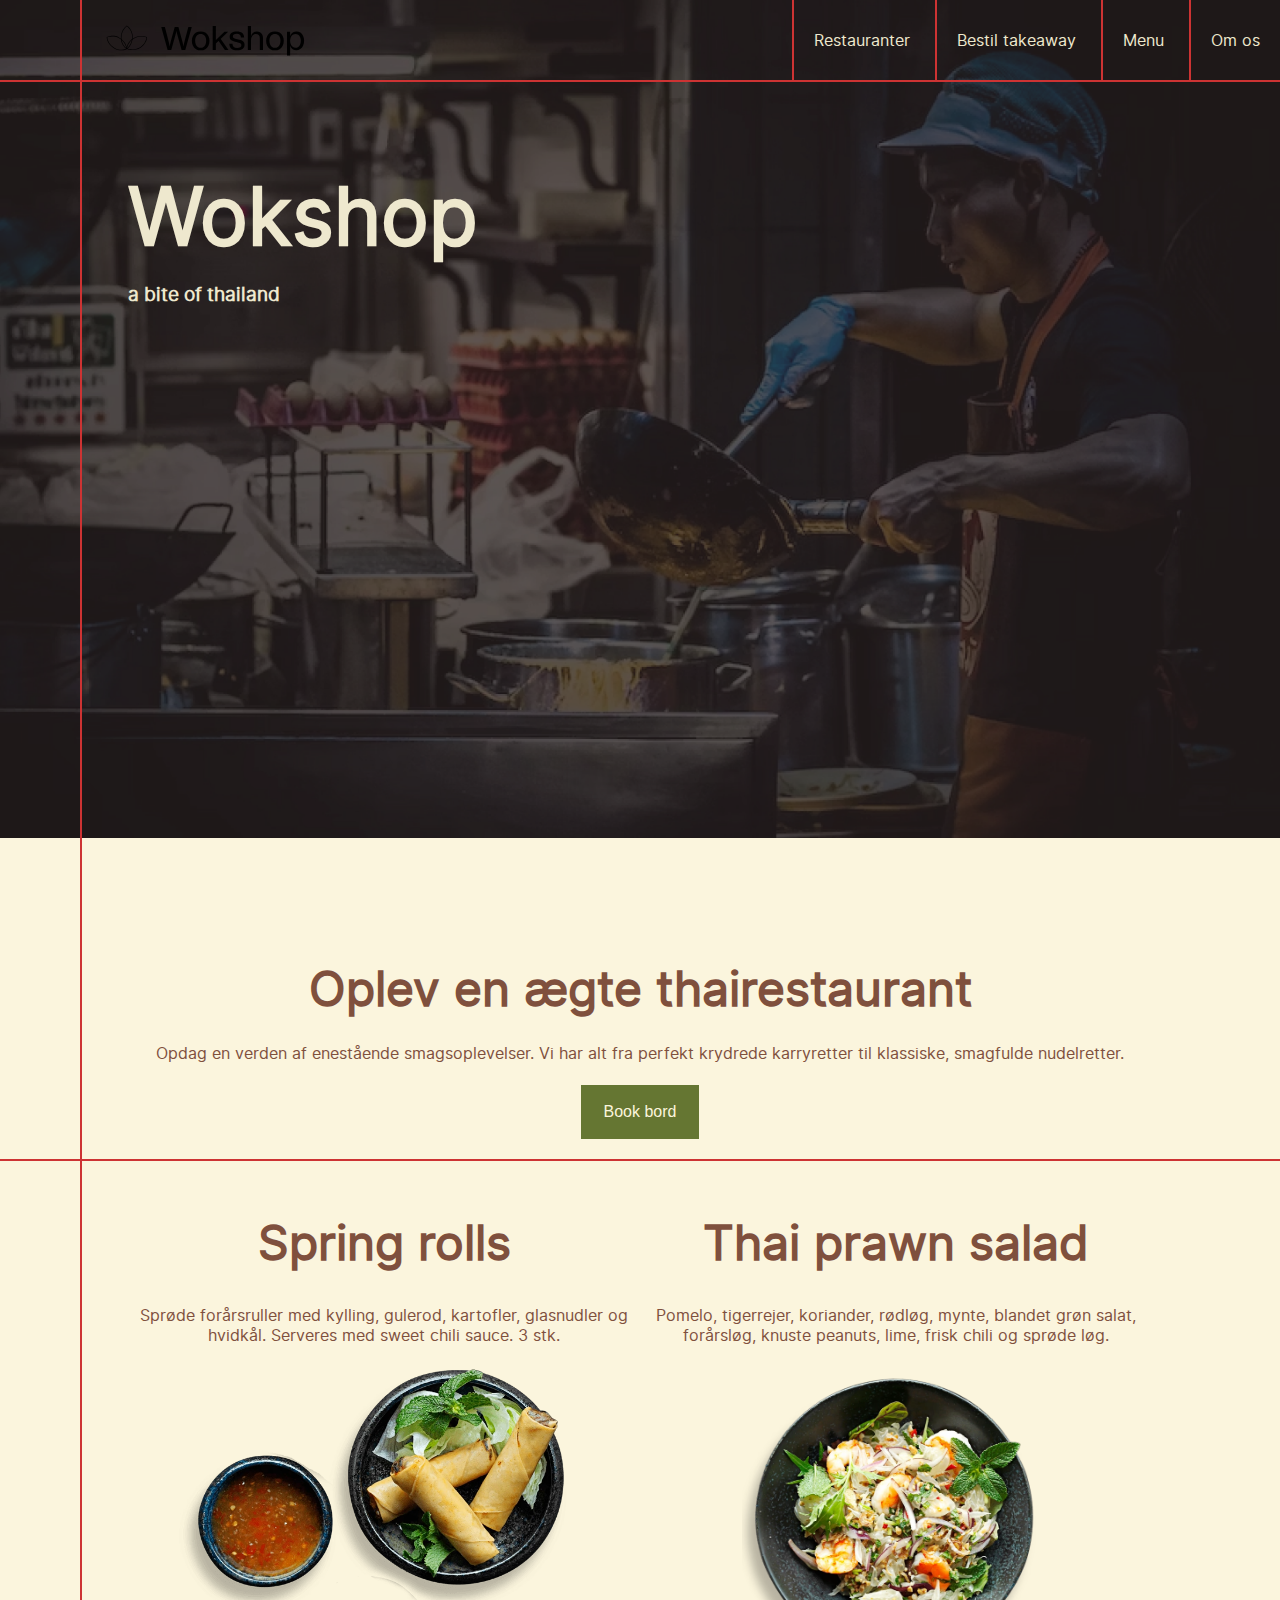
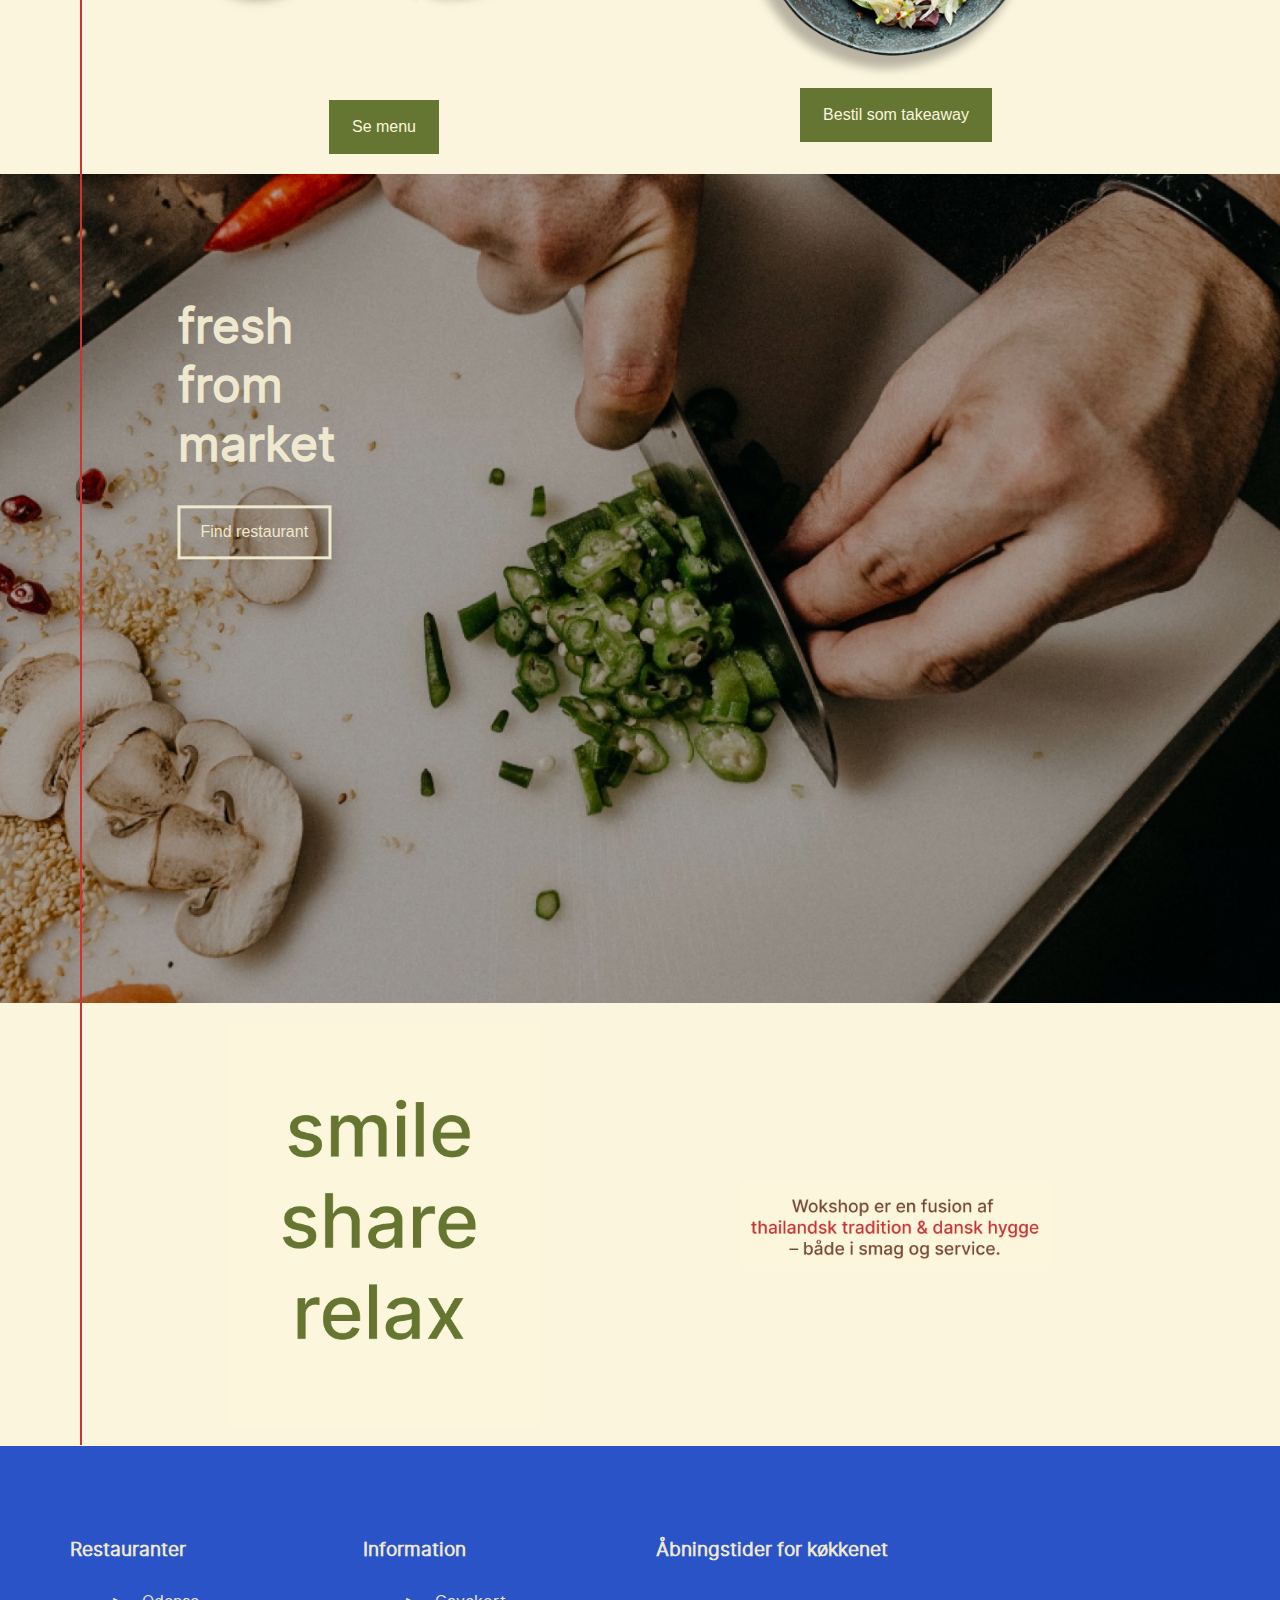
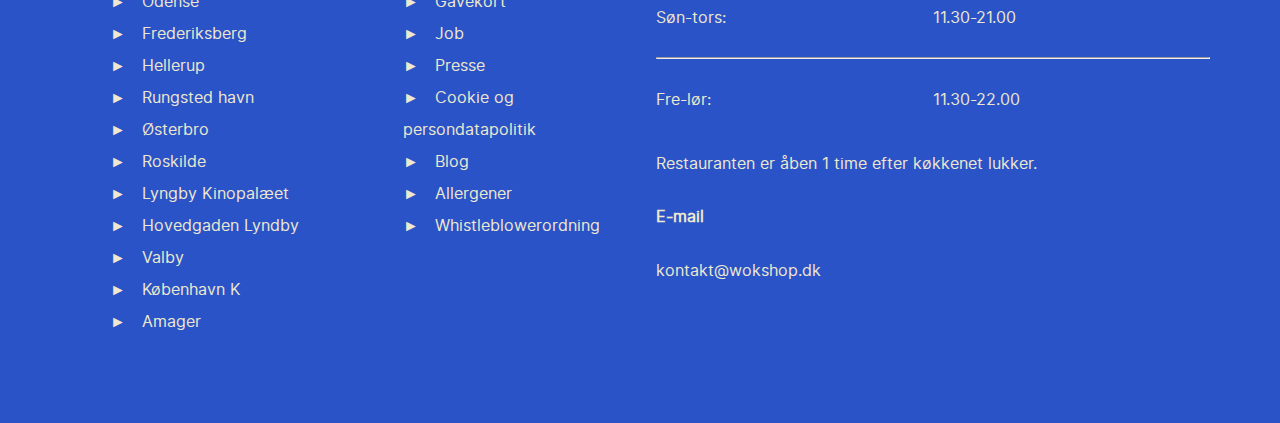
==== index.html @ 8ea62966 "Burger menu added + js script + landingpage style" ====
<!DOCTYPE html>
<html lang="da">
  <head>
    <meta charset="UTF-8" />
    <meta name="robots" content="noindex" />
    <meta name="viewport" content="width=device-width, initial-scale=1.0" />
    <meta http-equiv="X-UA-Compatible" content="IE=edge" />
    <link rel="icon" type="image/x-icon" href="img/favicon/logo.svg" />
    <link rel="stylesheet" href="css/general.css" />
    <link rel="stylesheet" href="css/layout.css" />
    <link rel="stylesheet" href="css/home.css" />
    <title>Wokshop</title>
  </head>
  <body>
    <header>
      <div id="logo">
        <a href="/"><img src="img/WokshopLogo.svg" alt="Wokshop Logo" /></a>
      </div>
      <nav>
        <ul class="menu" id="nav_list">
          <li><a href="restaurant.html">Restauranter</a></li>
          <li><a href="takeaway.html">Bestil takeaway</a></li>
          <li><a href="menu.html">Menu</a></li>
          <li><a href="om_os.html">Om os</a></li>
        </ul>
        <div class="burger">
          <div class="line"></div>
          <div class="line"></div>
          <div class="line"></div>
        </div>
      </nav>
    </header>
    <main id="main-content">
      <div id="separator"></div>
      <div class="hero-image">
        <img src="img/home/heroimg.webp" alt="" />
        <div class="hero-text">
          <h1>Wokshop</h1>
          <h3>a bite of thailand</h3>
        </div>
      </div>
      <section class="thai">
        <h1>Oplev en ægte thairestaurant</h1>
        <p>
          Opdag en verden af enestående smagsoplevelser. Vi har alt fra perfekt
          krydrede karryretter til klassiske, smagfulde nudelretter.
        </p>
        <button class="primary-btn">Book bord</button>
      </section>
      <section class="grid_1-1_">
        <div>
          <h1>Spring rolls</h1>
          <p>
            Sprøde forårsruller med kylling, gulerod, kartofler, glasnudler og
            hvidkål. Serveres med sweet chili sauce. 3 stk.
          </p>
          <img src="img/home/rolls.webp" alt="" class="rolls" />
          <p>&NonBreakingSpace;</p>
          <p>&NonBreakingSpace;</p>
          <article>
            <a href="menu.html">
              <button class="primary-btn">Se menu</button>
            </a>
          </article>
        </div>
        <div>
          <h1>Thai prawn salad</h1>
          <p>
            Pomelo, tigerrejer, koriander, rødløg, mynte, blandet grøn salat,
            forårsløg, knuste peanuts, lime, frisk chili og sprøde løg.
          </p>
          <img src="img/home/salad.webp" alt="" class="imgs" />
          <article>
            <a href="takeaway.html">
              <button class="primary-btn position">Bestil som takeaway</button>
            </a>
          </article>
        </div>
      </section>
      <div class="hero-image2">
        <img src="img/home/food.webp" alt="" />
        <div class="hero-text2">
          <p>&NonBreakingSpace;</p>
          <p>&NonBreakingSpace;</p>
          <p>&NonBreakingSpace;</p>
          <p>&NonBreakingSpace;</p>
          <h1>
            fresh <br />
            from <br />
            market
          </h1>
          <article>
            <a href="restaurant.html">
              <button class="alternitive-btn position">Find restaurant</button>
            </a>
          </article>
        </div>
      </div>
      <section class="grid_1-1">
        <div><img src="img/home/q2.webp" alt="" class="imgs" /></div>
        <div>
          <img src="img/home/q3.webp" alt="" class="quote" />
        </div>
      </section>
    </main>
    <footer>
      <section class="grid_1-1-2">
        <div>
          <h3>Restauranter</h3>
          <ul>
            <li>Odense</li>
            <li>Frederiksberg</li>
            <li>Hellerup</li>
            <li>Rungsted havn</li>
            <li>Østerbro</li>
            <li>Roskilde</li>
            <li>Lyngby Kinopalæet</li>
            <li>Hovedgaden Lyndby</li>
            <li>Valby</li>
            <li>København K</li>
            <li>Amager</li>
          </ul>
        </div>
        <div>
          <h3>Information</h3>
          <ul>
            <li>Gavekort</li>
            <li>Job</li>
            <li>Presse</li>
            <li>Cookie og persondatapolitik</li>
            <li>Blog</li>
            <li>Allergener</li>
            <li>Whistleblowerordning</li>
          </ul>
        </div>
        <div>
          <h3>Åbningstider for køkkenet</h3>
          <div class="grid_1-1">
            <p>Søn-tors:</p>
            <p>11.30-21.00</p>
          </div>
          <hr />
          <div class="grid_1-1">
            <p>Fre-lør:</p>
            <p>11.30-22.00</p>
          </div>
          <p>Restauranten er åben 1 time efter køkkenet lukker.</p>
          <div>
            <h4>E-mail</h4>
            <p>kontakt@wokshop.dk</p>
          </div>
        </div>
      </section>
    </footer>
    <script src="js/separator.js"></script>
  </body>

  <!-- <script src="js/login.js"></script> -->
</html>
---- css/general.css ----
@font-face {
  font-family: inter;
  src: url(/fonts/inter-variablefont_slntwght-webfont.woff2);
}

body {
  font-family: inter;
  background-color: #fbf5dd;
  color: #7f503d;
  margin: 0;
  padding: 0;
}

/* Separator styling*/
#main-content {
  margin-bottom: -2px;
}

#separator {
  position: absolute;
  left: 80px;
  top: 0;
  height: 100%;
  width: 2px;
  background: #cd3333;
  pointer-events: none;
}

@media screen and (max-width: 1000px) {
  #separator {
    left: 40px;
  }
}
@media screen and (max-width: 700px) {
  #separator {
    display: none;
  }
}

/* Header styling */
/* Line menu */
@media screen and (min-width: 850px) {
  header {
    overflow: hidden;
    height: 80px;
    border-bottom: 2px solid #cd3333;
  }

  #logo {
    float: left;
    height: 80px;
    margin: 0 0 0 80px;
  }

  #logo img {
    object-fit: contain;
    height: 100%;
    width: auto;
  }

  #nav_list {
    list-style: none;
    margin: 0;
    padding: 0;
    text-align: right;
    height: 100%;
  }

  #nav_list li {
    display: inline-block;
    height: 100%;
    border-left: 2px solid #cd3333;
  }

  #nav_list li a:hover {
    font-weight: bold;
  }

  #nav_list li a {
    text-decoration: none;
    padding: 10px 20px;
    line-height: 60px;
    color: #784a37;
    display: block;
    height: 100%;
    box-sizing: border-box;
  }
}

/* Bruger menu */
.burger {
  width: 30px;
  height: 20px;
  cursor: pointer;
  position: absolute;
  top: 25px;
  right: 35px;
}

.burger .line {
  width: 100%;
  height: 2px;
  background-color: #333;
  margin-bottom: 5px;
  transition: 0.2s linear;
}
.burger {
  display: none;
}
@media screen and (max-width: 850px) {
  nav {
    display: flex;
    align-items: center;
  }

  .menu {
    display: flex;
    list-style: none;
    margin: 0;
    padding: 0;
  }

  .menu a {
    display: block;
    padding: 10px;
    color: #333;
    text-decoration: none;
    transition: color 0.3s;
    text-align: end;
  }

  .menu a:hover {
    color: #CD3333;
  }

  .menu {
    display: none;
  }
  .burger {
    display: block;
  }
  .burger.active .line:nth-child(1) {
    transform: rotate(45deg) translate(5px, 5px);
    transition: 0.2s linear;
  }

  .burger.active .line:nth-child(2) {
    opacity: 0;
    transition: 0.15s linear;
  }

  .burger.active .line:nth-child(3) {
    transform: rotate(-45deg) translate(5px, -5px);
    transition: 0.2s linear;
  }

  nav.active .menu {
    display: block;
    background-color: #FBF5DD;
    position: absolute;
    top: 60px;
    left: 0;
    width: 100%;
    box-shadow: 0 0 10px rgba(0, 0, 0, 0.1);
    z-index: 1;
  }

  nav.active .menu li {
    margin: 10px 20px;
  }

  nav.active .menu a {
    font-size: 24px;
  }

  header {
    border-bottom: 2px solid #cd3333;
  }

  #logo {
    height: 70px;
    display: flex;
    justify-content: center;
    align-items: center;
  }

  #logo img {
    object-fit: contain;
    height: 70px;
    width: auto;
  }
}
@media (max-width: 390px) {
  #logo {
    justify-content: start;
  }
}

/* Footer styling*/
footer {
  background-color: #2a53c8;
  color: #eee8ce;
  line-height: 2em;
  padding: 70px;
}

footer ul {
  list-style: none;
}

footer li:before {
  content: "►";
  display: block;
  float: left;
  width: 2em;
}

footer section {
  padding: 0;
}

/* Buttons*/
.primary-btn {
  background-color: #657632;
  border: 3px solid #657632;
  color: #fbf5dd;
  font-size: medium;
  padding: 15px 20px;
  cursor: pointer;
}

.primary-btn:hover {
  background-color: #fbf5dd;
  color: #657632;
}

.secondary-btn {
  background-color: #fbf5dd;
  border: 3px solid #657632;
  color: #657632;
  font-size: medium;
  padding: 15px 20px;
  cursor: pointer;
}

.secondary-btn:hover,
.secondary-btn.active {
  background-color: #657632;
  color: #fbf5dd;
}

.alternitive-btn {
  background-color: #fff0;
  border: 3px solid #eee8ce;
  color: #eee8ce;
  font-size: medium;
  padding: 15px 20px;
  cursor: pointer;
}

.alternitive-btn:hover {
  border-color: #657632;
  color: #657632;
}
---- css/layout.css ----
/* Layout footer */
.grid_1-1 {
    display: grid;
    grid-template-columns: 1fr 1fr;
}

@media screen and (min-width: 660px) {
    .grid_1-1-2 {
        display: grid;
        grid-template-columns: 1fr 1fr 2fr;
        gap: 1em;
    }
}
---- css/home.css ----
section {
  padding: 20px 10%;
  border-bottom: solid 2px #cd3333;
}
section:last-of-type {
  border: none;
}
@media screen and (max-width: 600px) {
  section {
    padding: 20px 5%;
  }
}
.grid_1-1_ {
    border-bottom: none;
  }
  


.thai {
  text-align: center;
  line-height: 2em;
}

#nav_list li a {
  color: #eee8ce;
}
nav.active #nav_list li a:hover{
  color: #cd3333;
}
nav.active .menu {
  background: #282121;
}
.burger .line {
  background-color: #eee8ce;
}

img {
  max-width: 100%;
  text-align: center;
  display: block;
  margin-left: auto;
  margin-right: auto;
}

.hero-image {
  background-color: #282121;
  background-position: center;
  background-repeat: no-repeat;
  background-size: cover;
  position: relative;
  width: 100%;
  z-index: -1;
  top: -83px;
}
.hero-text {
  position: absolute;
  top: 20%;
  left: 10%;
  color: #eee8ce;
}
.hero-text h1 {
  font-size: 5rem;
  margin: 0;
}

.hero-image2 {
  background-color: #000;
  background-position: center;
  background-repeat: no-repeat;
  background-size: cover;
  position: relative;
  z-index: -1;
  width: 100%;
}

.hero-text2 {
  text-align: left;
  position: absolute;
  top: 20%;
  left: 20%;
  transform: translate(-50%, -50%);
  color: #eee8ce;
}

.imgs {
  width: 60%;
  left: 30%;
}

section.grid_1-1 > div:nth-child(2) {
  display: flex;
}

.quote {
  width: 60%;
  display: flex;
  align-self: center;
}

.rolls {
  width: 80%;
}

h1 {
  font-size: xxx-large;
  font-style: bold;
}

@media screen and (min-width: 660px) {
  .grid_1-1 {
    display: grid;
    grid-template-columns: 1fr 1fr;
  }

  .grid_1-1_ {
    display: grid;
    grid-template-columns: 1fr 1fr;
    text-align: center;
  }
}
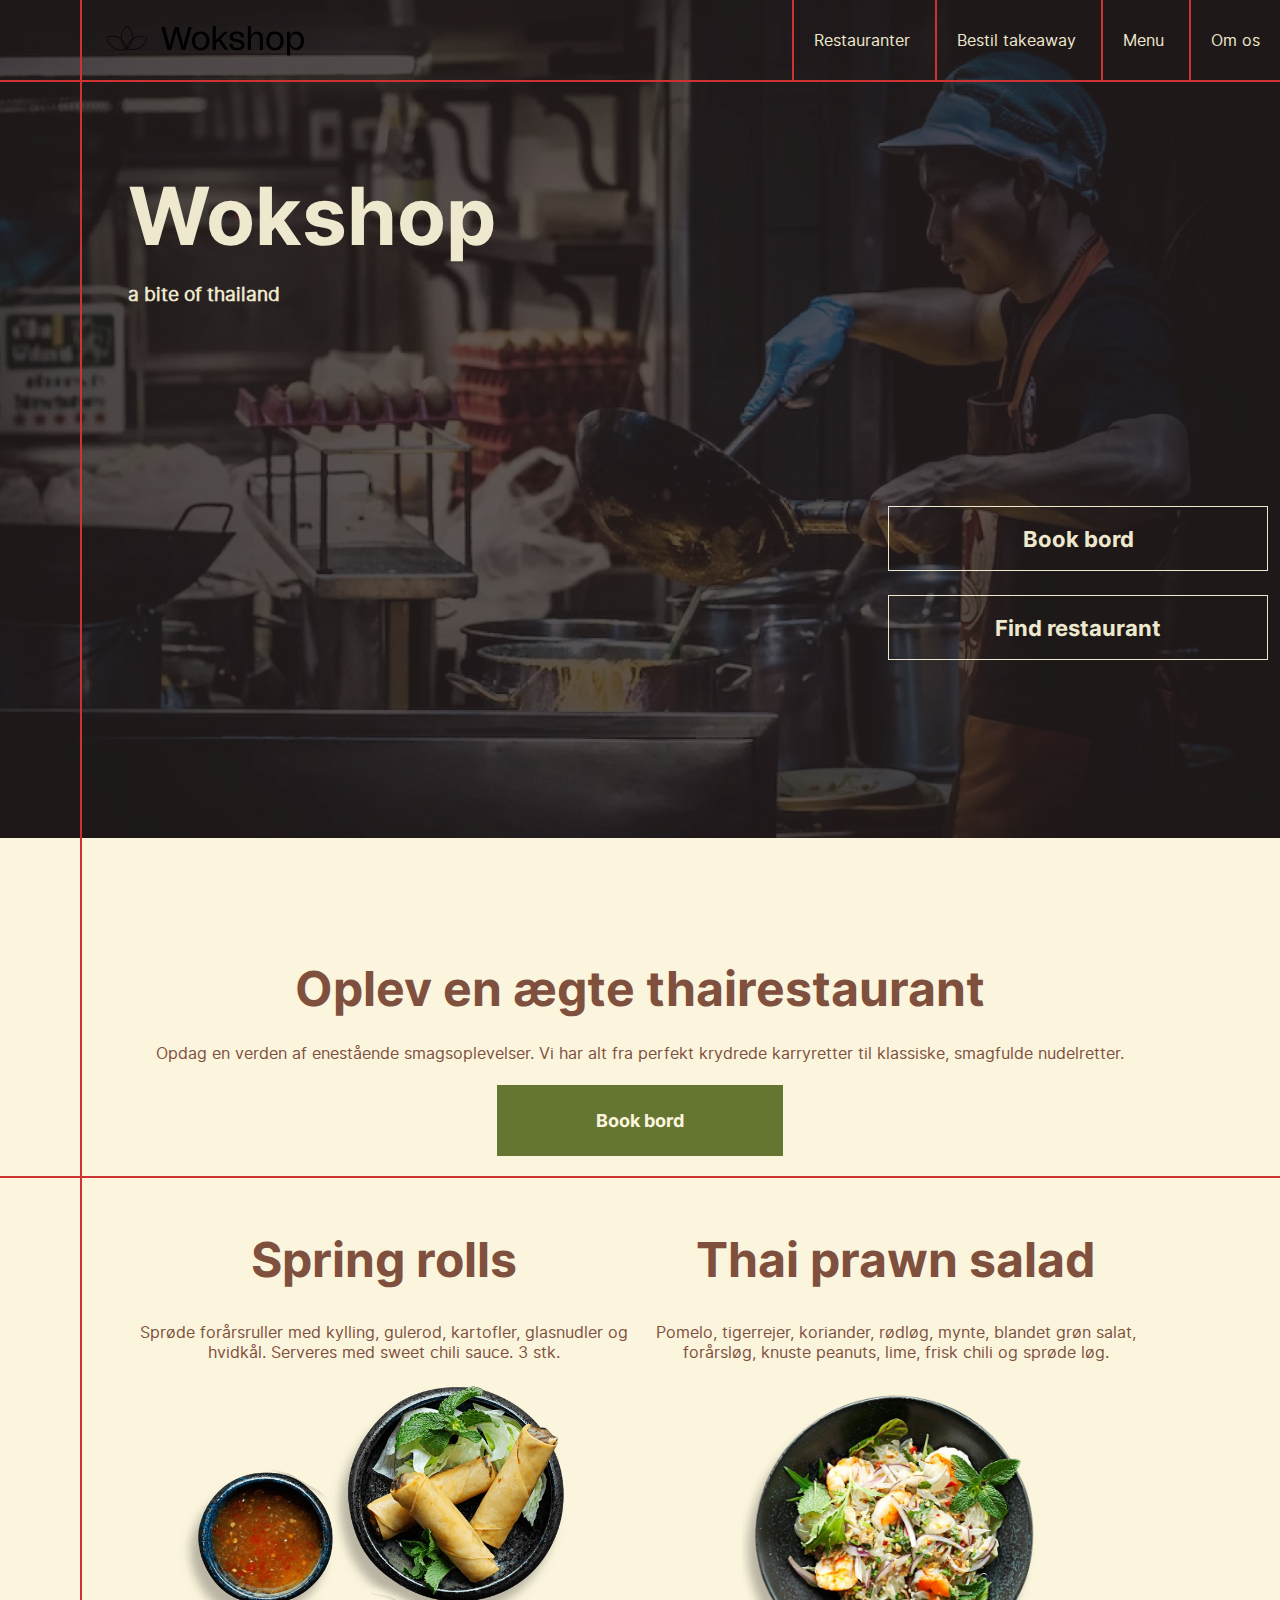
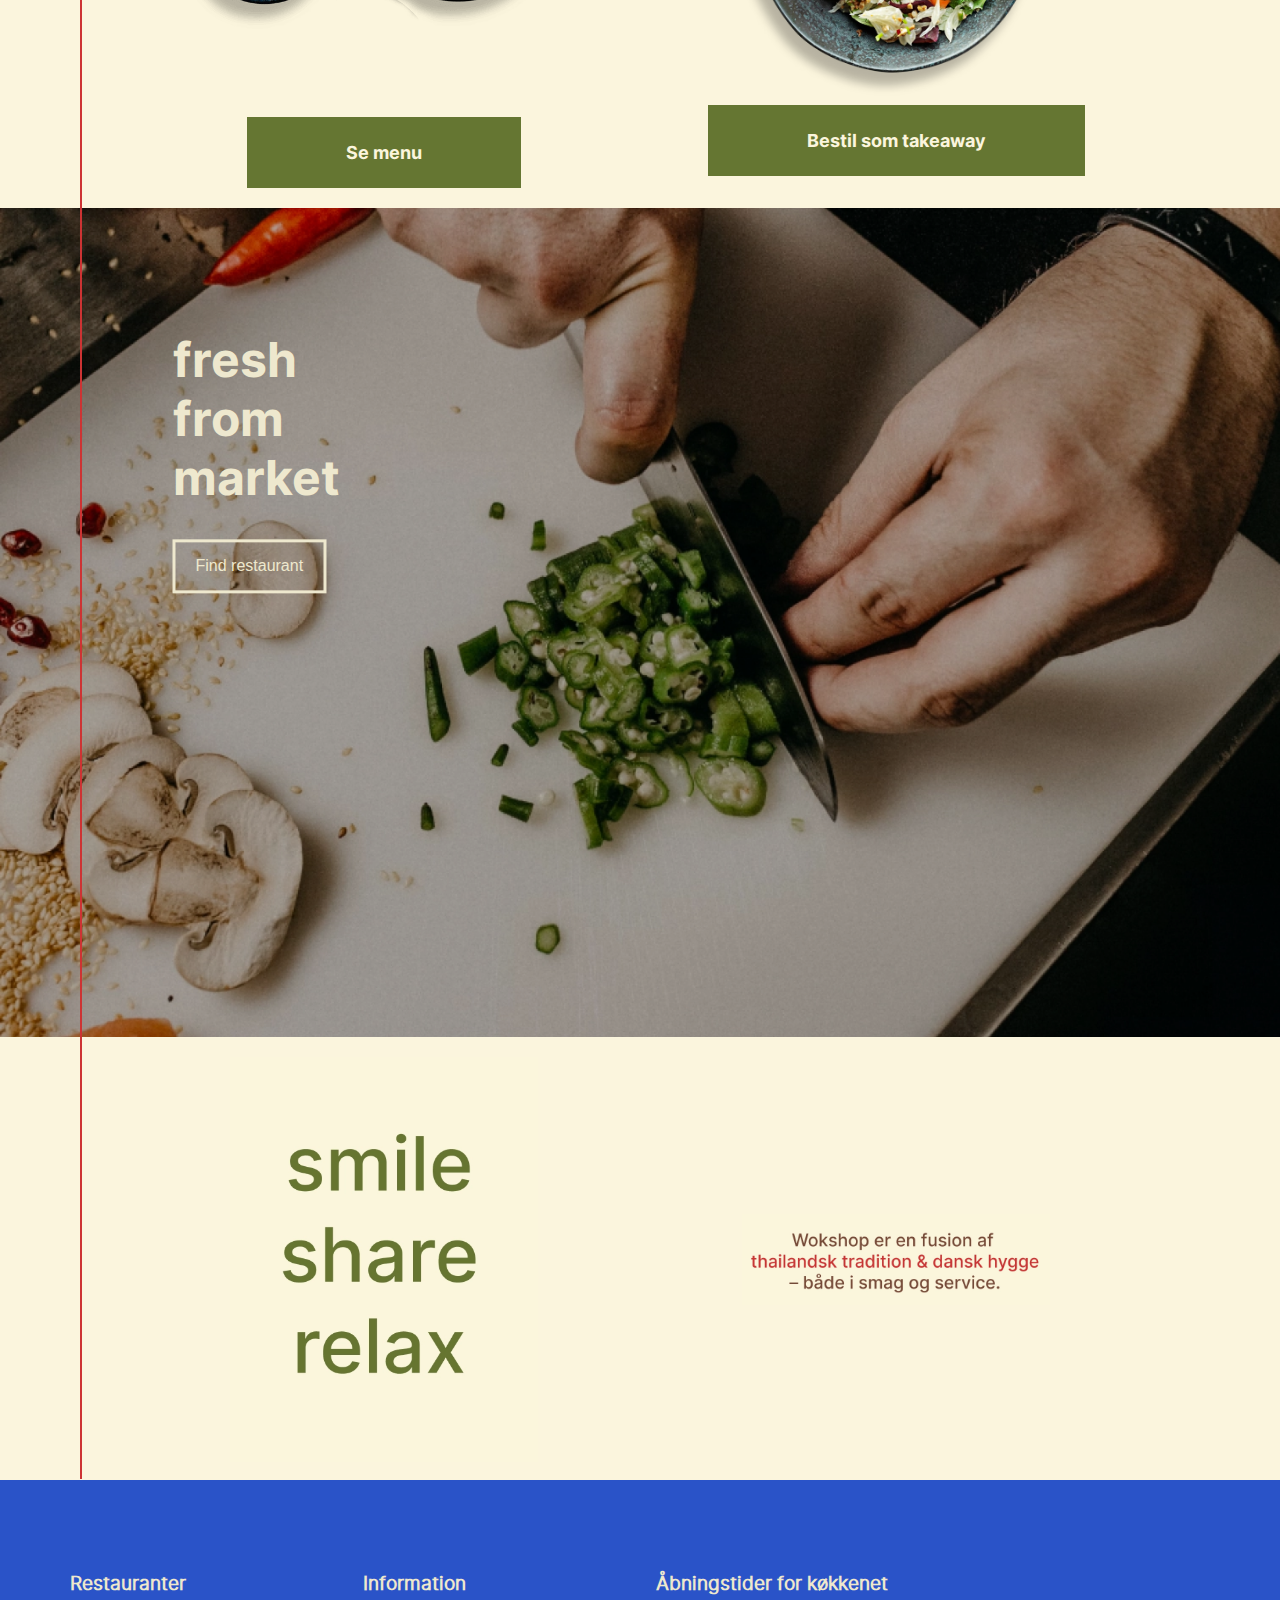
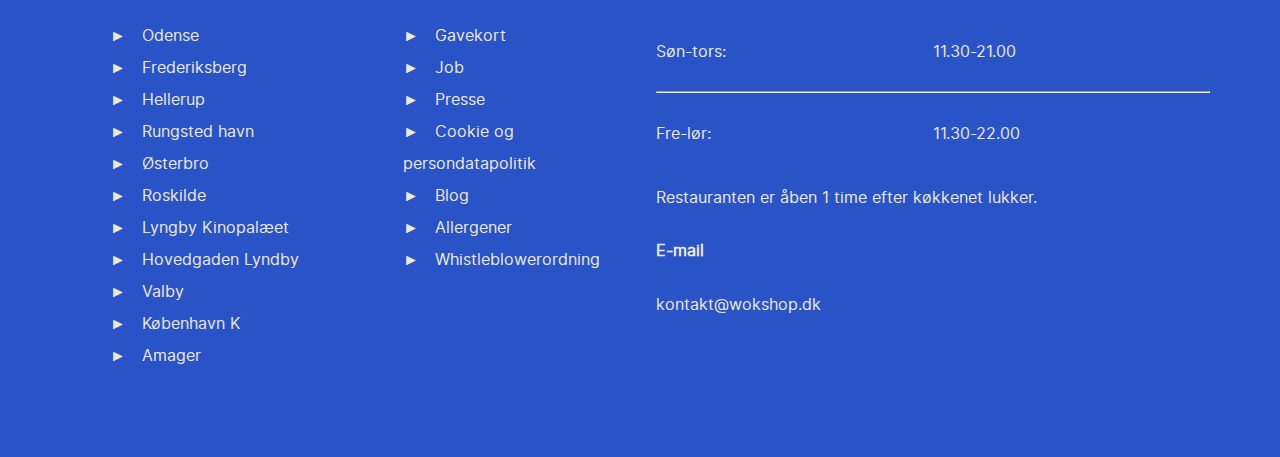
==== commit 5cedcb3d: "styling og knapper på forside" ====
--- a/index.html
+++ b/index.html
@@ -37,6 +37,16 @@
         <div class="hero-text">
           <h1>Wokshop</h1>
           <h3>a bite of thailand</h3>
+          <article class="book_btn">
+            <a href="restaurant.html">
+              <button class="alternative-btn position">Book bord</button>
+            </a>
+          </article>
+          <article class="restaurant_btn">
+            <a href="restaurant.html">
+              <button class="alternative-btn position">Find restaurant</button>
+            </a>
+          </article>
         </div>
       </div>
       <section class="thai">
@@ -89,7 +99,8 @@
             from <br />
             market
           </h1>
-          <article>
+          <div></div>
+          <article class="right_side">
             <a href="restaurant.html">
               <button class="alternitive-btn position">Find restaurant</button>
             </a>
--- a/css/general.css
+++ b/css/general.css
@@ -1,6 +1,11 @@
 @font-face {
   font-family: inter;
   src: url(/fonts/inter-variablefont_slntwght-webfont.woff2);
+}
+
+@font-face {
+  font-family: interb;
+  src: url(/fonts/Inter-Bold.woff2);
 }
 
 body {
@@ -31,6 +36,7 @@
     left: 40px;
   }
 }
+
 @media screen and (max-width: 700px) {
   #separator {
     display: none;
@@ -104,9 +110,11 @@
   margin-bottom: 5px;
   transition: 0.2s linear;
 }
+
 .burger {
   display: none;
 }
+
 @media screen and (max-width: 850px) {
   nav {
     display: flex;
@@ -136,9 +144,11 @@
   .menu {
     display: none;
   }
+
   .burger {
     display: block;
   }
+
   .burger.active .line:nth-child(1) {
     transform: rotate(45deg) translate(5px, 5px);
     transition: 0.2s linear;
@@ -190,6 +200,7 @@
     width: auto;
   }
 }
+
 @media (max-width: 390px) {
   #logo {
     justify-content: start;
@@ -222,11 +233,29 @@
 /* Buttons*/
 .primary-btn {
   background-color: #657632;
-  border: 3px solid #657632;
+  border: 1.8px solid #657632;
+  color: #fbf5dd;
+  font-size: 1.1em;
+  padding: 24px 98px;
+  cursor: pointer;
+  font-family: interb;
+}
+
+.primary-btn_1 {
+  background-color: #657632;
+  border: 1.8px solid #657632;
   color: #fbf5dd;
   font-size: medium;
   padding: 15px 20px;
   cursor: pointer;
+  margin-top: 48px;
+  margin-bottom: -156px;
+  font-family: interb;
+}
+
+.primary-btn_1:hover {
+  background-color: #fbf5dd;
+  color: #657632;
 }
 
 .primary-btn:hover {
@@ -262,3 +291,20 @@
   border-color: #657632;
   color: #657632;
 }
+
+.alternative-btn {
+  background-color: #fff0;
+  border: 1.8px solid #eee8ce;
+  color: #eee8ce;
+  font-size: 1.4rem;
+  padding: 18px 100px;
+  cursor: pointer;
+  display: inline-block;
+  width: 380px;
+  font-family: interb;
+}
+
+.alternative-btn:hover {
+  border-color: #657632;
+  color: #657632;
+}--- a/css/home.css
+++ b/css/home.css
@@ -2,18 +2,21 @@
   padding: 20px 10%;
   border-bottom: solid 2px #cd3333;
 }
+
 section:last-of-type {
   border: none;
 }
+
 @media screen and (max-width: 600px) {
   section {
     padding: 20px 5%;
   }
 }
+
 .grid_1-1_ {
-    border-bottom: none;
-  }
-  
+  border-bottom: none;
+}
+
 
 
 .thai {
@@ -24,12 +27,15 @@
 #nav_list li a {
   color: #eee8ce;
 }
-nav.active #nav_list li a:hover{
+
+nav.active #nav_list li a:hover {
   color: #cd3333;
 }
+
 nav.active .menu {
   background: #282121;
 }
+
 .burger .line {
   background-color: #eee8ce;
 }
@@ -52,12 +58,14 @@
   z-index: -1;
   top: -83px;
 }
+
 .hero-text {
   position: absolute;
   top: 20%;
   left: 10%;
   color: #eee8ce;
 }
+
 .hero-text h1 {
   font-size: 5rem;
   margin: 0;
@@ -87,7 +95,7 @@
   left: 30%;
 }
 
-section.grid_1-1 > div:nth-child(2) {
+section.grid_1-1>div:nth-child(2) {
   display: flex;
 }
 
@@ -103,7 +111,7 @@
 
 h1 {
   font-size: xxx-large;
-  font-style: bold;
+  font-family: interb;
 }
 
 @media screen and (min-width: 660px) {
@@ -118,3 +126,22 @@
     text-align: center;
   }
 }
+
+
+.right_side {
+  margin-left: 00px;
+  margin-top: 0px;
+}
+
+.book_btn {
+  margin-left: 760px;
+  font-style: bold;
+  margin-top: 200px;
+  z-index: 2;
+}
+
+
+.restaurant_btn {
+  margin-left: 760px;
+  margin-top: 24px;
+}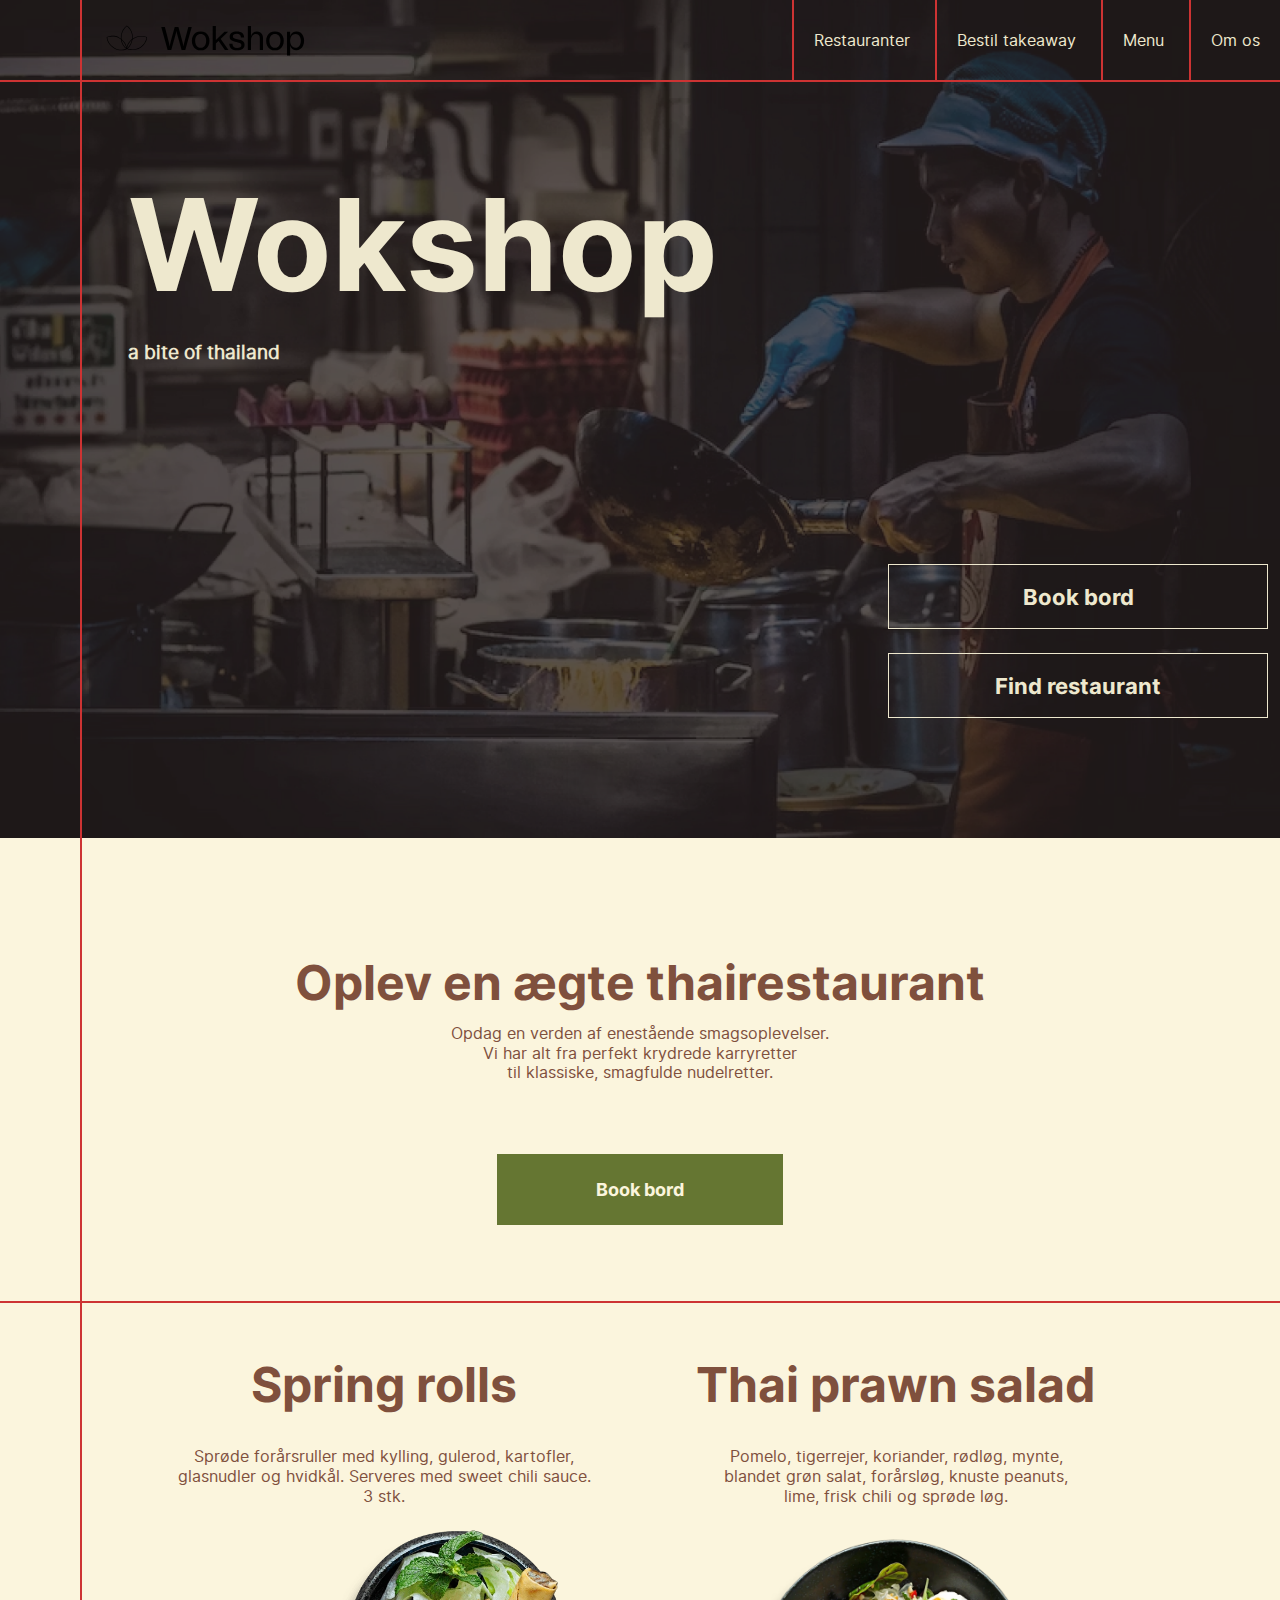
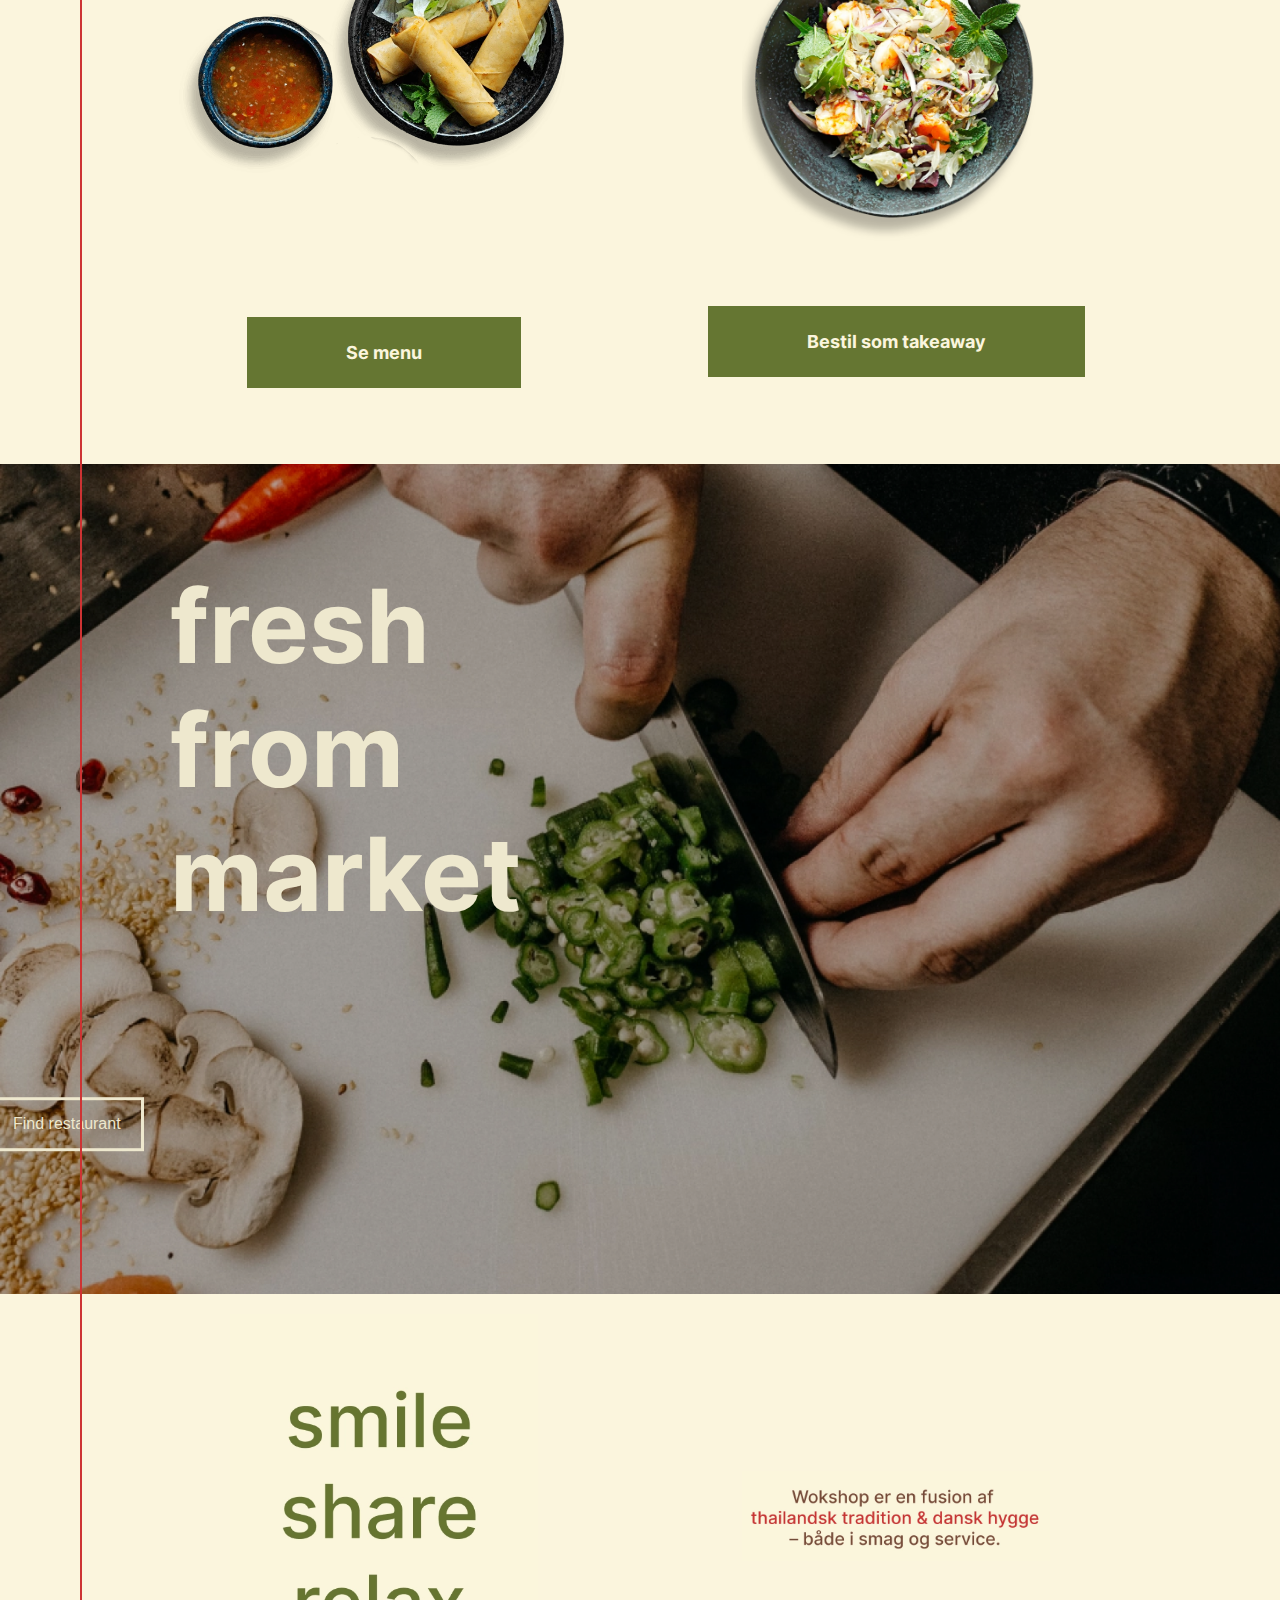
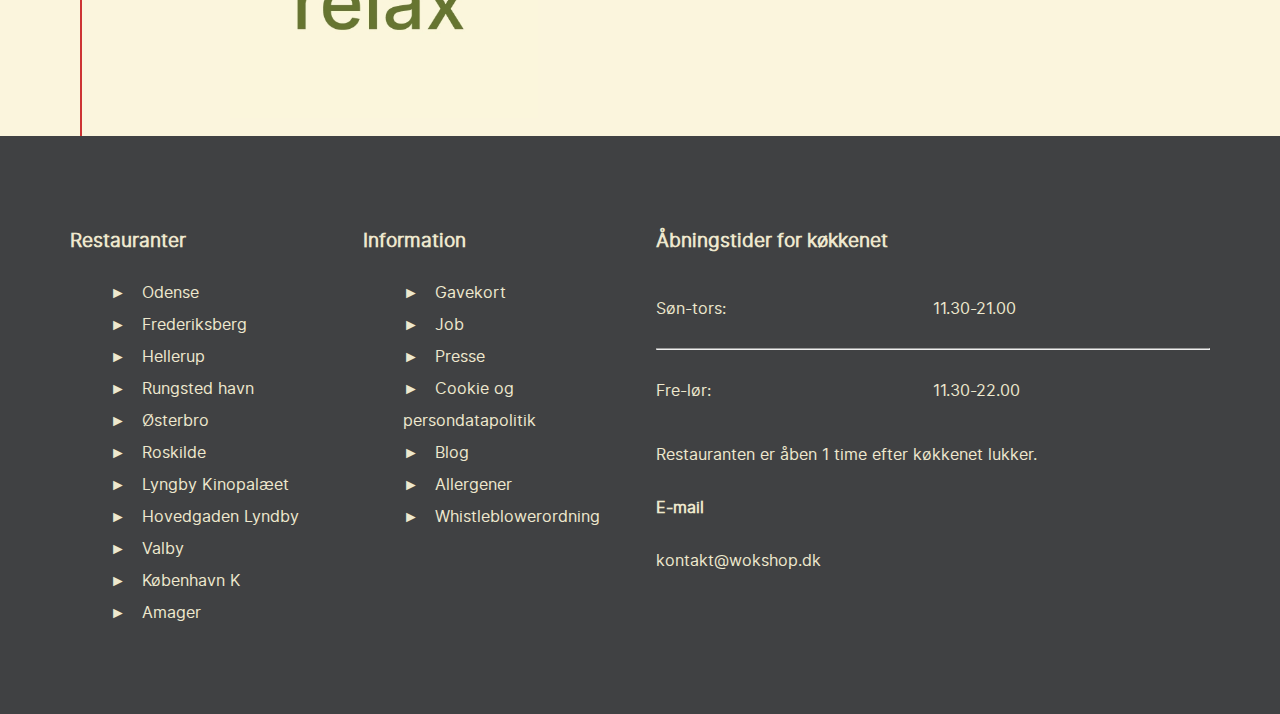
==== commit f7616fa2: "styling af forside" ====
--- a/index.html
+++ b/index.html
@@ -35,7 +35,7 @@
       <div class="hero-image">
         <img src="img/home/heroimg.webp" alt="" />
         <div class="hero-text">
-          <h1>Wokshop</h1>
+          <h1 class="hero-overskrift">Wokshop</h1>
           <h3>a bite of thailand</h3>
           <article class="book_btn">
             <a href="restaurant.html">
@@ -52,8 +52,9 @@
       <section class="thai">
         <h1>Oplev en ægte thairestaurant</h1>
         <p>
-          Opdag en verden af enestående smagsoplevelser. Vi har alt fra perfekt
-          krydrede karryretter til klassiske, smagfulde nudelretter.
+          Opdag en verden af enestående smagsoplevelser.<br />
+          Vi har alt fra perfekt krydrede karryretter<br />
+          til klassiske, smagfulde nudelretter.
         </p>
         <button class="primary-btn">Book bord</button>
       </section>
@@ -61,8 +62,8 @@
         <div>
           <h1>Spring rolls</h1>
           <p>
-            Sprøde forårsruller med kylling, gulerod, kartofler, glasnudler og
-            hvidkål. Serveres med sweet chili sauce. 3 stk.
+            Sprøde forårsruller med kylling, gulerod, kartofler,<br />
+            glasnudler og hvidkål. Serveres med sweet chili sauce. <br />3 stk.
           </p>
           <img src="img/home/rolls.webp" alt="" class="rolls" />
           <p>&NonBreakingSpace;</p>
@@ -76,8 +77,9 @@
         <div>
           <h1>Thai prawn salad</h1>
           <p>
-            Pomelo, tigerrejer, koriander, rødløg, mynte, blandet grøn salat,
-            forårsløg, knuste peanuts, lime, frisk chili og sprøde løg.
+            Pomelo, tigerrejer, koriander, rødløg, mynte,<br />
+            blandet grøn salat, forårsløg, knuste peanuts, <br />lime, frisk
+            chili og sprøde løg.
           </p>
           <img src="img/home/salad.webp" alt="" class="imgs" />
           <article>
@@ -90,10 +92,6 @@
       <div class="hero-image2">
         <img src="img/home/food.webp" alt="" />
         <div class="hero-text2">
-          <p>&NonBreakingSpace;</p>
-          <p>&NonBreakingSpace;</p>
-          <p>&NonBreakingSpace;</p>
-          <p>&NonBreakingSpace;</p>
           <h1>
             fresh <br />
             from <br />
--- a/css/general.css
+++ b/css/general.css
@@ -14,6 +14,10 @@
   color: #7f503d;
   margin: 0;
   padding: 0;
+}
+
+body p {
+  color: ge;
 }
 
 /* Separator styling*/
@@ -209,7 +213,7 @@
 
 /* Footer styling*/
 footer {
-  background-color: #2a53c8;
+  background-color: #404143;
   color: #eee8ce;
   line-height: 2em;
   padding: 70px;
@@ -239,6 +243,8 @@
   padding: 24px 98px;
   cursor: pointer;
   font-family: interb;
+  margin-bottom: 56px;
+  margin-top: 56px;
 }
 
 .primary-btn_1 {
--- a/css/home.css
+++ b/css/home.css
@@ -21,7 +21,7 @@
 
 .thai {
   text-align: center;
-  line-height: 2em;
+  line-height: 1.2em;
 }
 
 #nav_list li a {
@@ -67,8 +67,9 @@
 }
 
 .hero-text h1 {
-  font-size: 5rem;
+  font-size: 8em;
   margin: 0;
+  font-family: interb;
 }
 
 .hero-image2 {
@@ -84,10 +85,19 @@
 .hero-text2 {
   text-align: left;
   position: absolute;
-  top: 20%;
+  top: 10%;
   left: 20%;
   transform: translate(-50%, -50%);
   color: #eee8ce;
+  font-size: 8em;
+  margin-top: 180px;
+}
+
+.hero-text2 h1 {
+  text-align: left;
+  font-size: 0.8em;
+  margin-top: 270px;
+  margin-left: 180px;
 }
 
 .imgs {
@@ -144,4 +154,8 @@
 .restaurant_btn {
   margin-left: 760px;
   margin-top: 24px;
+}
+
+.hero-overskrift {
+  font-size: 3em;
 }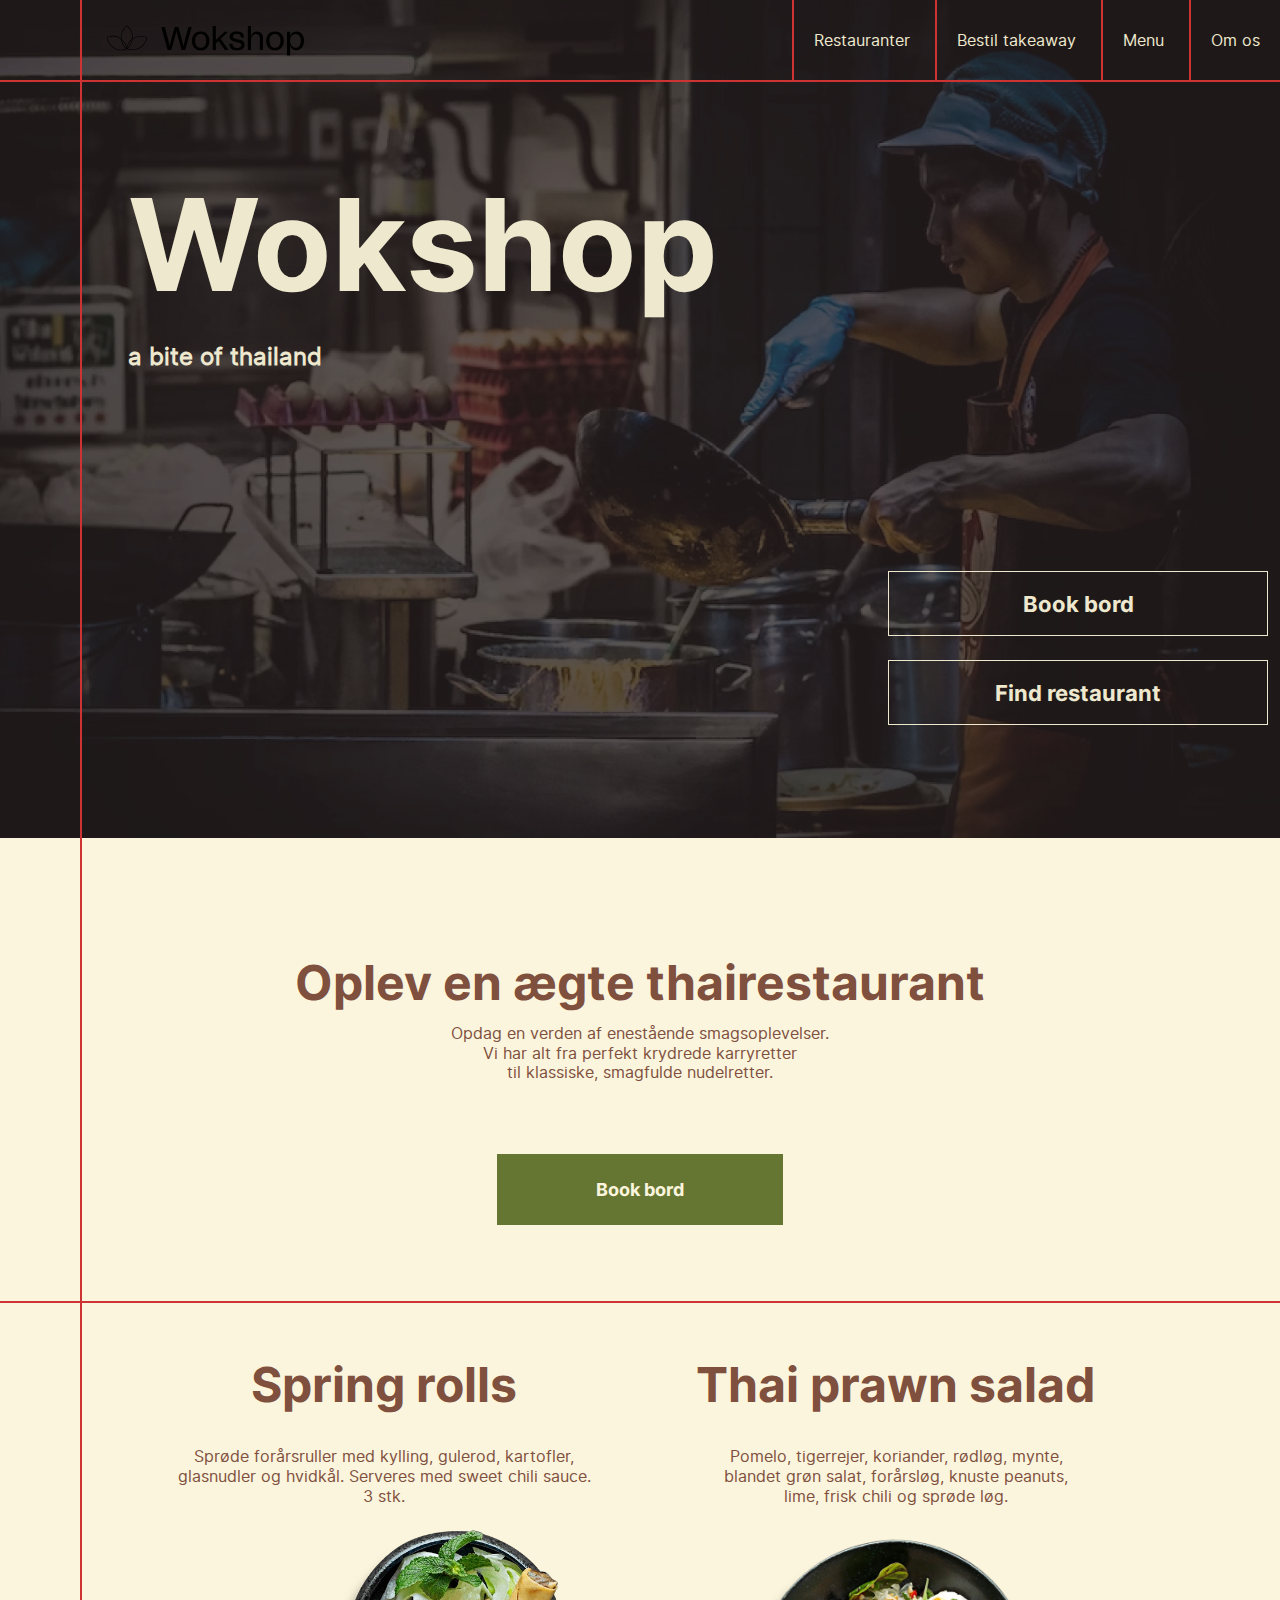
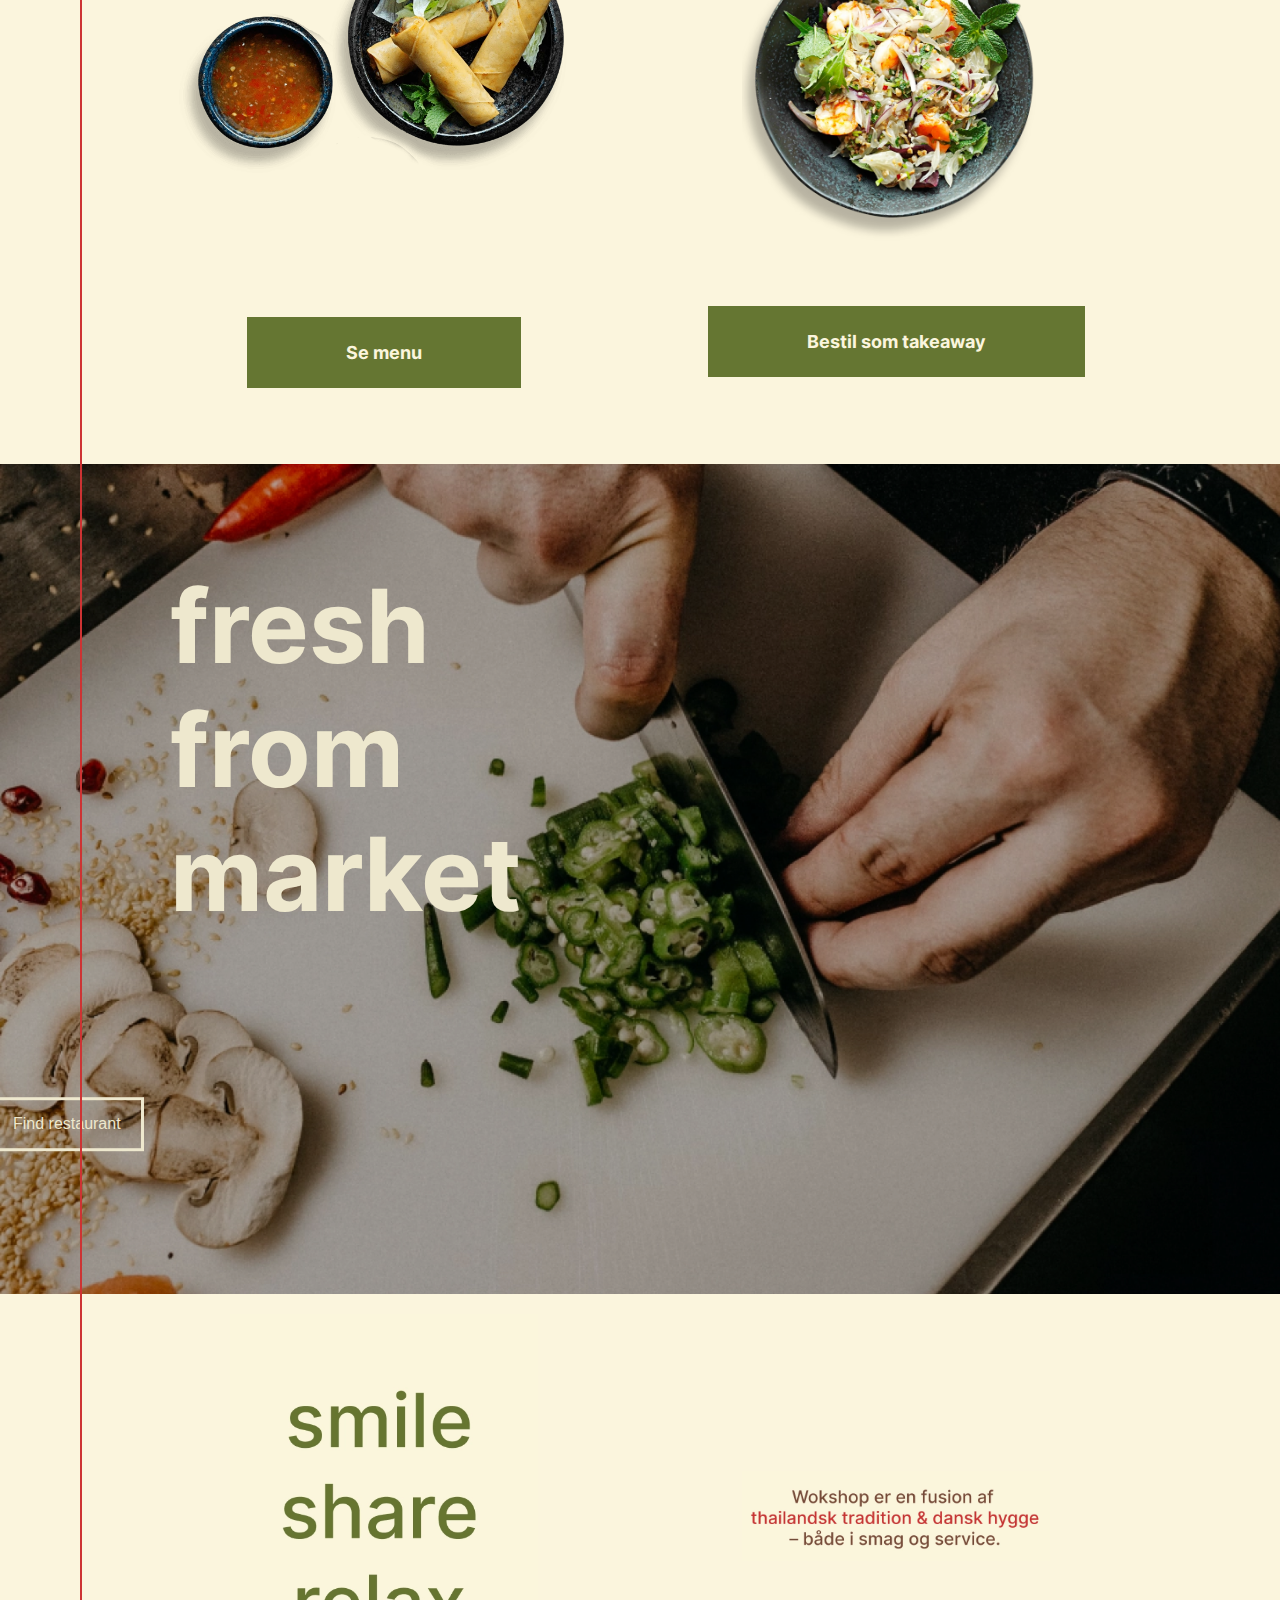
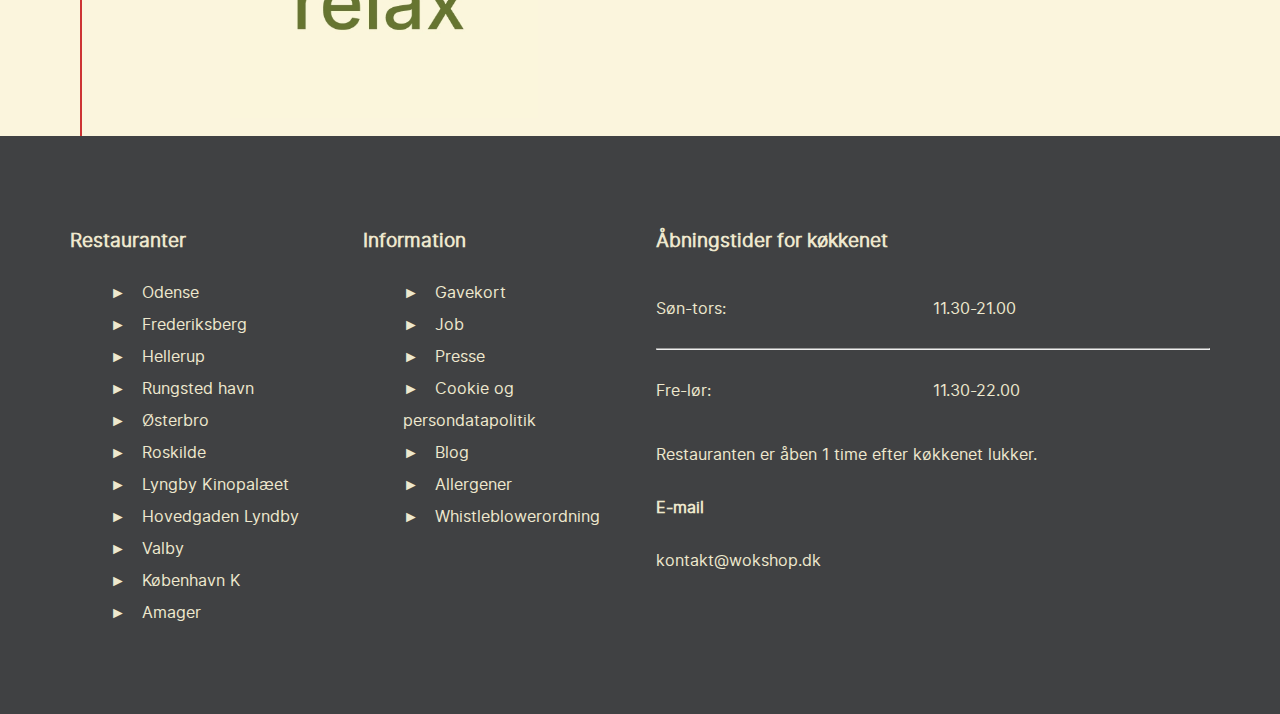
==== commit 2cf9086a: "index" ====
--- a/index.html
+++ b/index.html
@@ -36,7 +36,7 @@
         <img src="img/home/heroimg.webp" alt="" />
         <div class="hero-text">
           <h1 class="hero-overskrift">Wokshop</h1>
-          <h3>a bite of thailand</h3>
+          <h2>a bite of thailand</h2>
           <article class="book_btn">
             <a href="restaurant.html">
               <button class="alternative-btn position">Book bord</button>
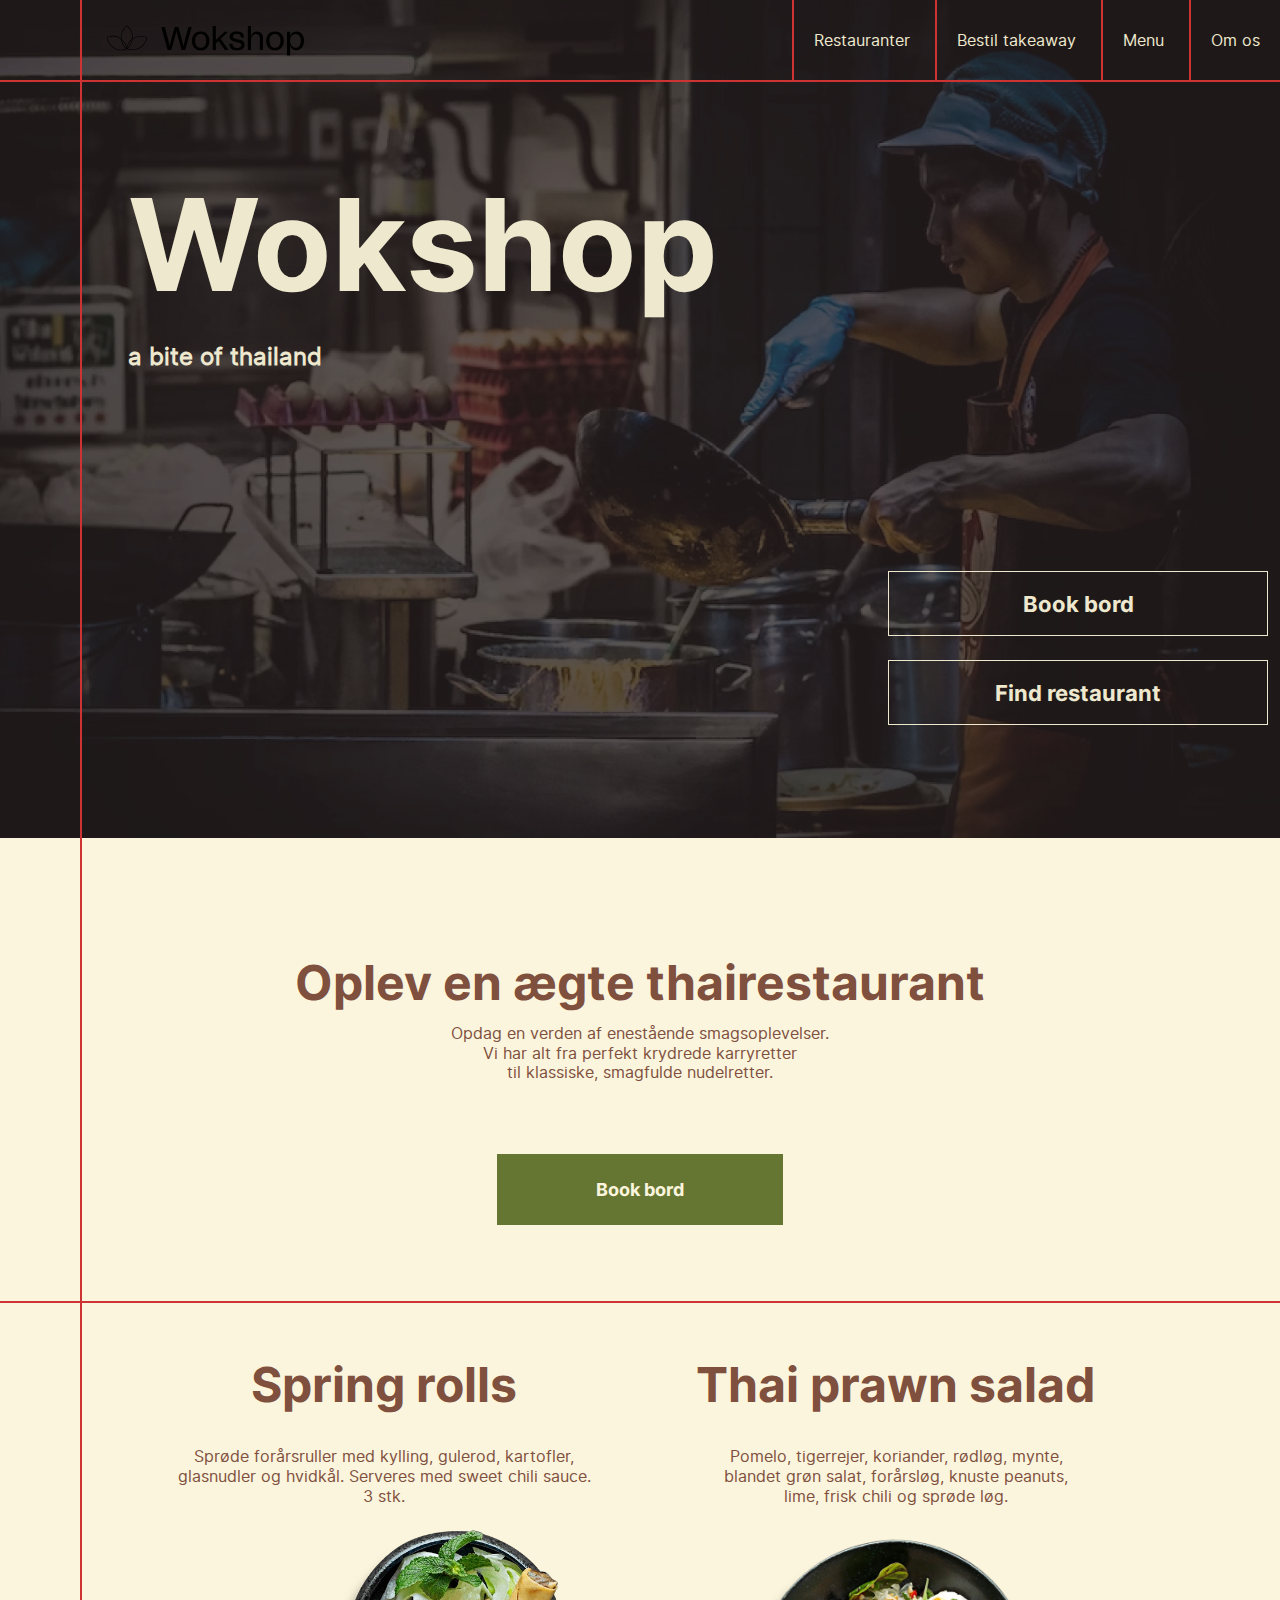
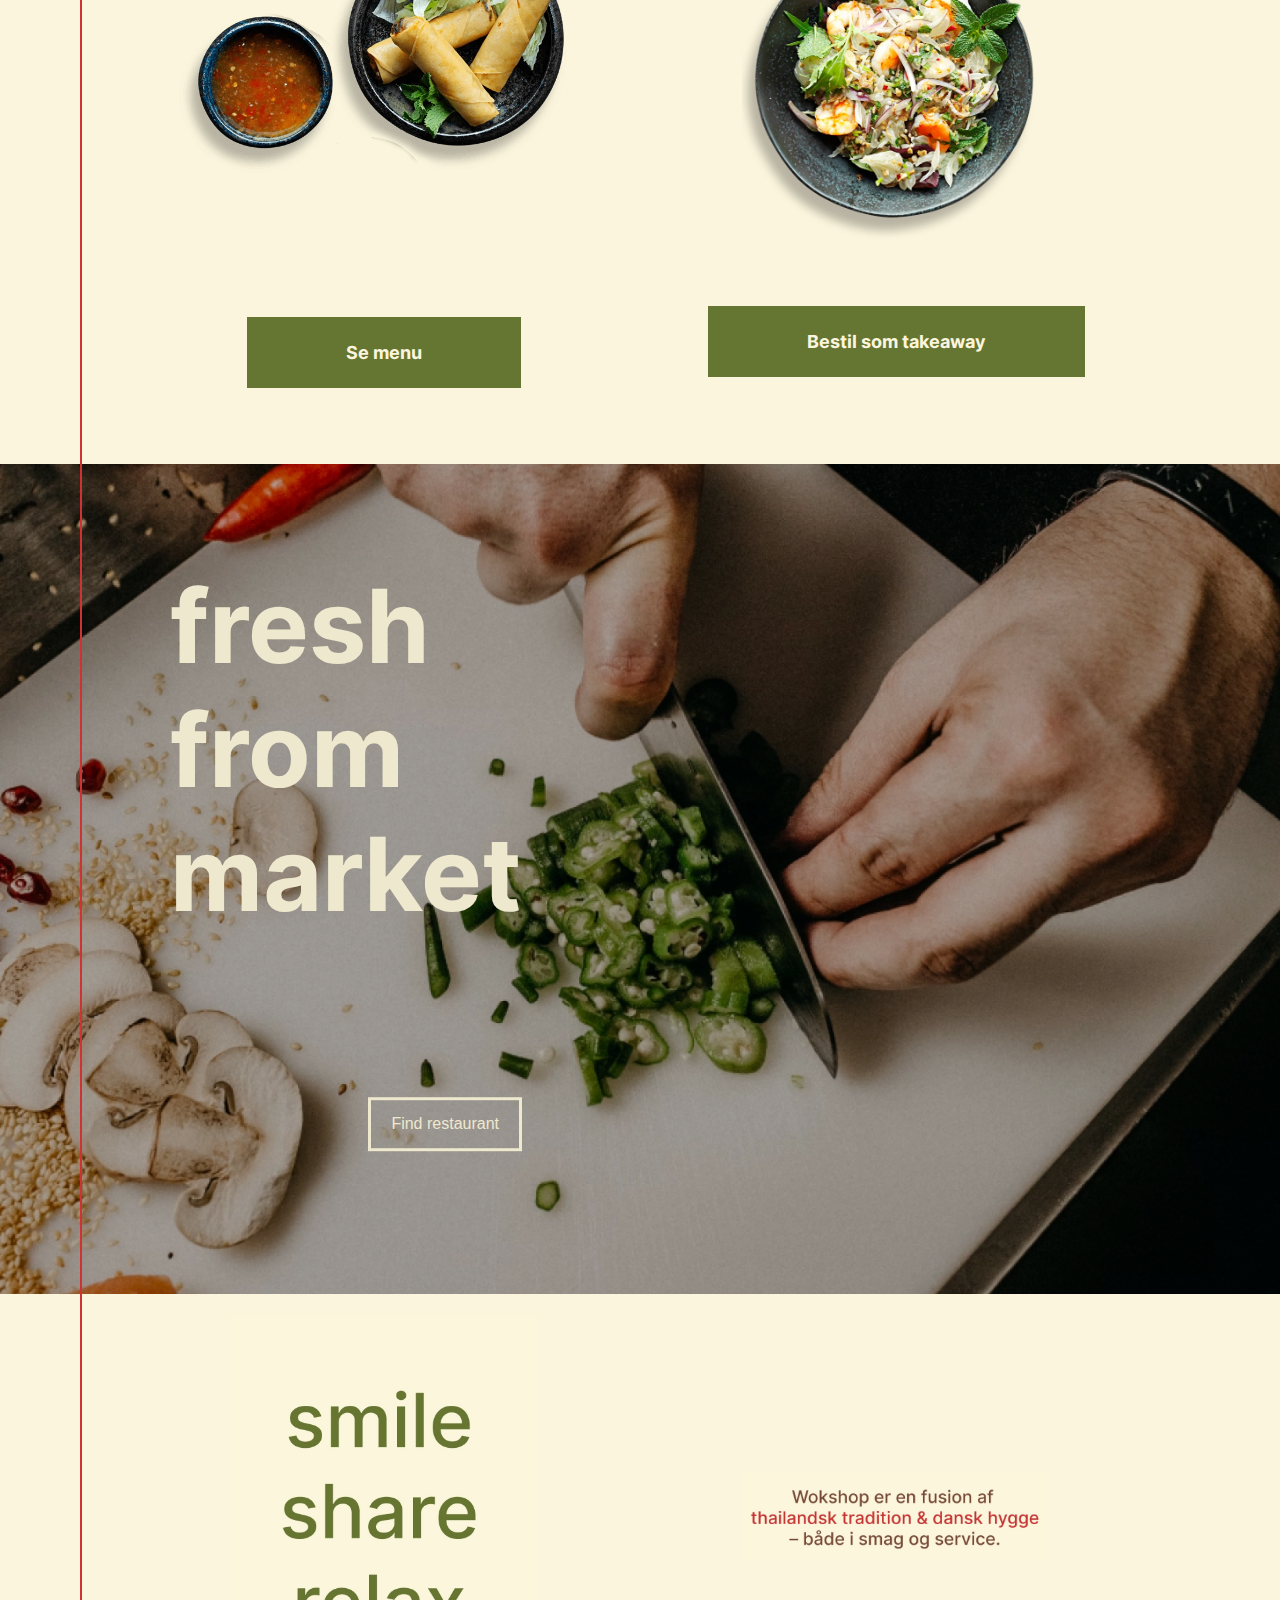
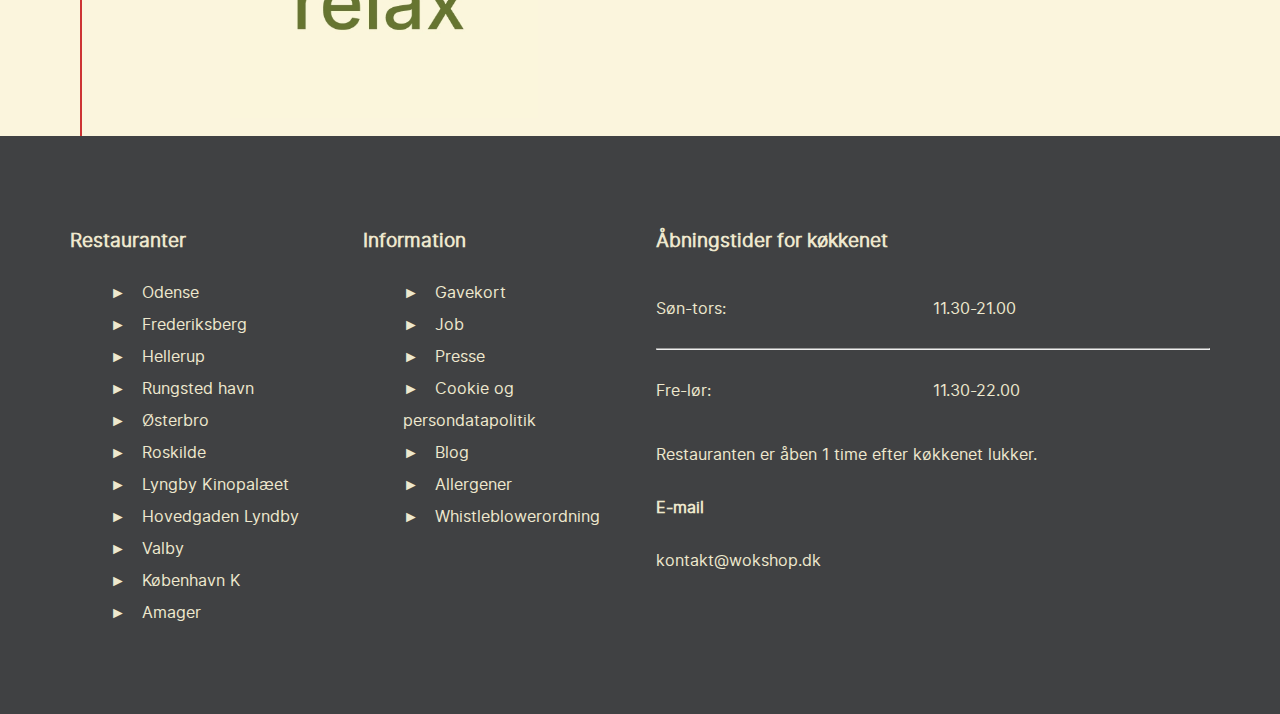
==== commit d9e93d72: "Section on index" ====
--- a/index.html
+++ b/index.html
@@ -32,7 +32,7 @@
     </header>
     <main id="main-content">
       <div id="separator"></div>
-      <div class="hero-image">
+      <section class="hero-image">
         <img src="img/home/heroimg.webp" alt="" />
         <div class="hero-text">
           <h1 class="hero-overskrift">Wokshop</h1>
@@ -48,7 +48,7 @@
             </a>
           </article>
         </div>
-      </div>
+      </section>
       <section class="thai">
         <h1>Oplev en ægte thairestaurant</h1>
         <p>
--- a/css/home.css
+++ b/css/home.css
@@ -1,6 +1,11 @@
 section {
   padding: 20px 10%;
   border-bottom: solid 2px #cd3333;
+}
+
+section:first-of-type {
+  padding: 0;
+  border: none;
 }
 
 section:last-of-type {
@@ -16,7 +21,6 @@
 .grid_1-1_ {
   border-bottom: none;
 }
-
 
 
 .thai {
@@ -58,6 +62,9 @@
   z-index: -1;
   top: -83px;
 }
+.hero-image img {
+  width: 100%;
+}
 
 .hero-text {
   position: absolute;
@@ -79,6 +86,10 @@
   background-size: cover;
   position: relative;
   z-index: -1;
+  width: 100%;
+}
+
+.hero-image2 img {
   width: 100%;
 }
 
@@ -139,8 +150,7 @@
 
 
 .right_side {
-  margin-left: 00px;
-  margin-top: 0px;
+  float: right;
 }
 
 .book_btn {
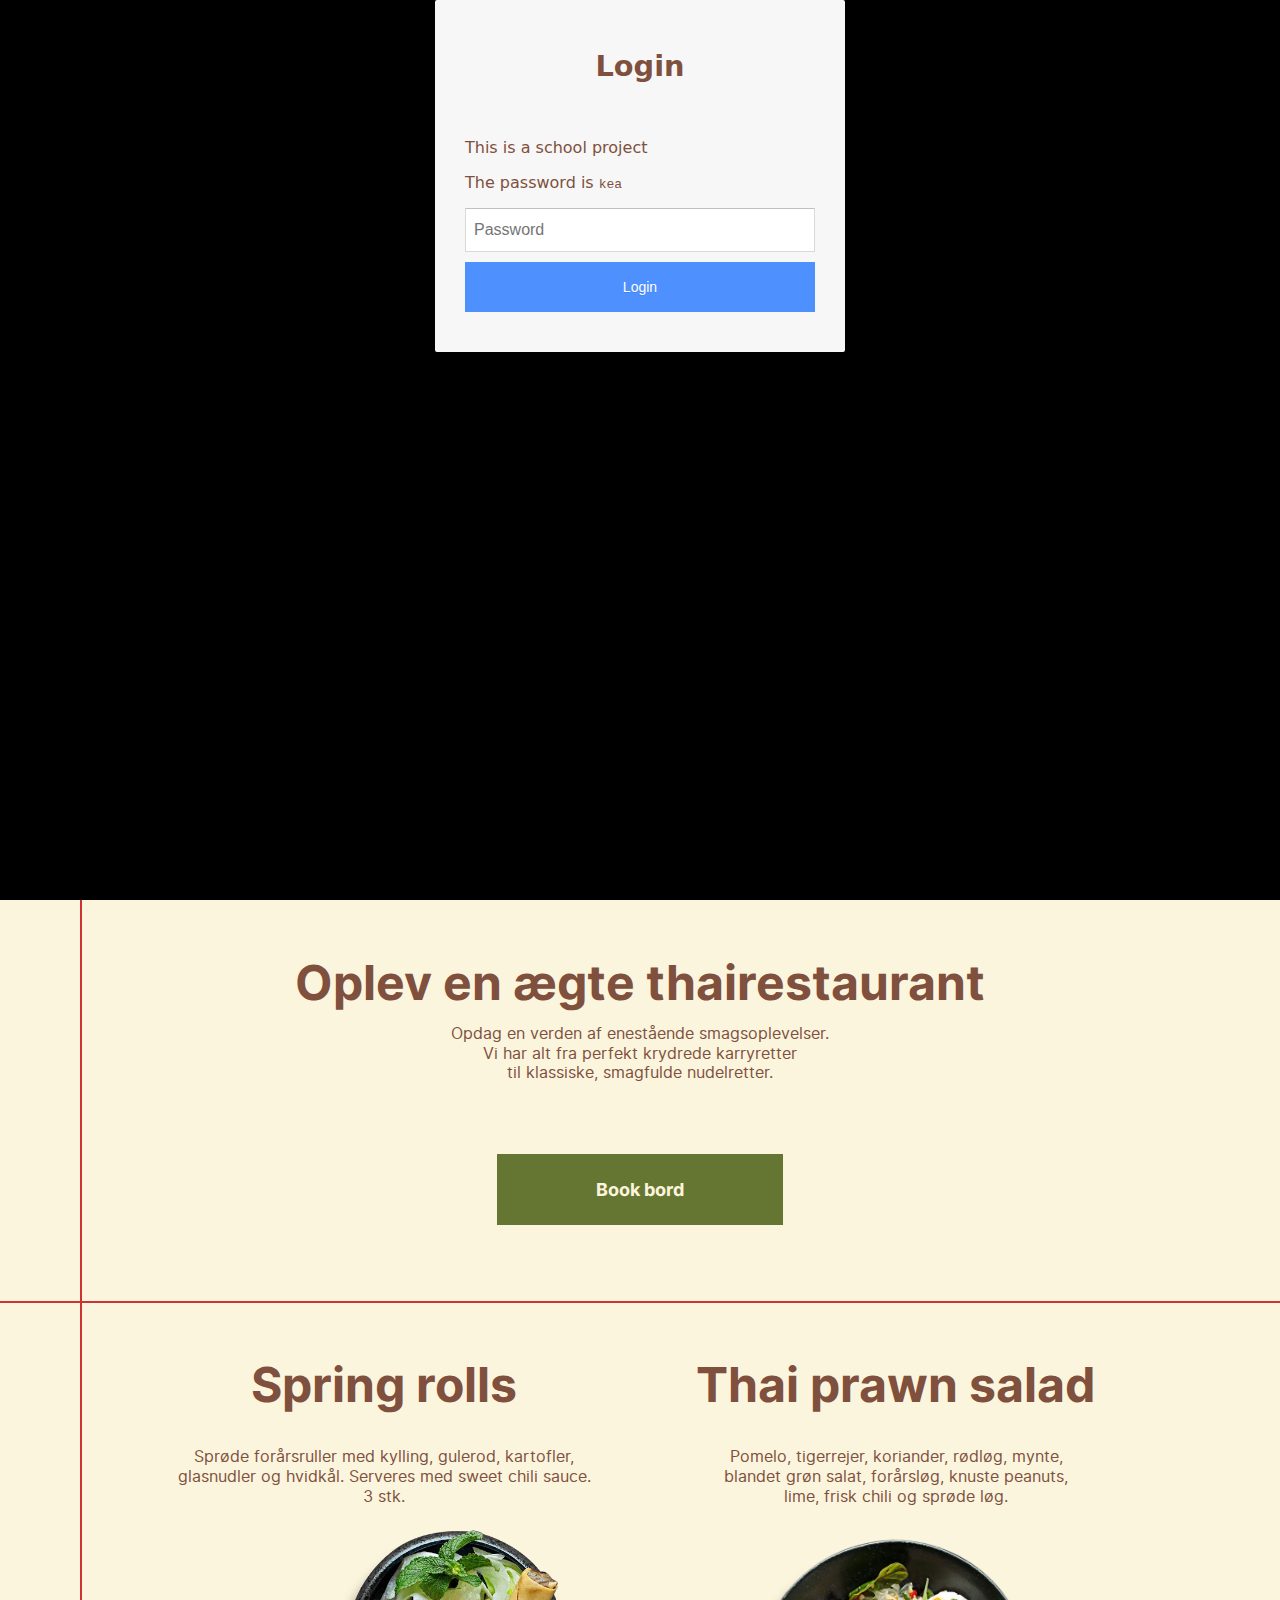
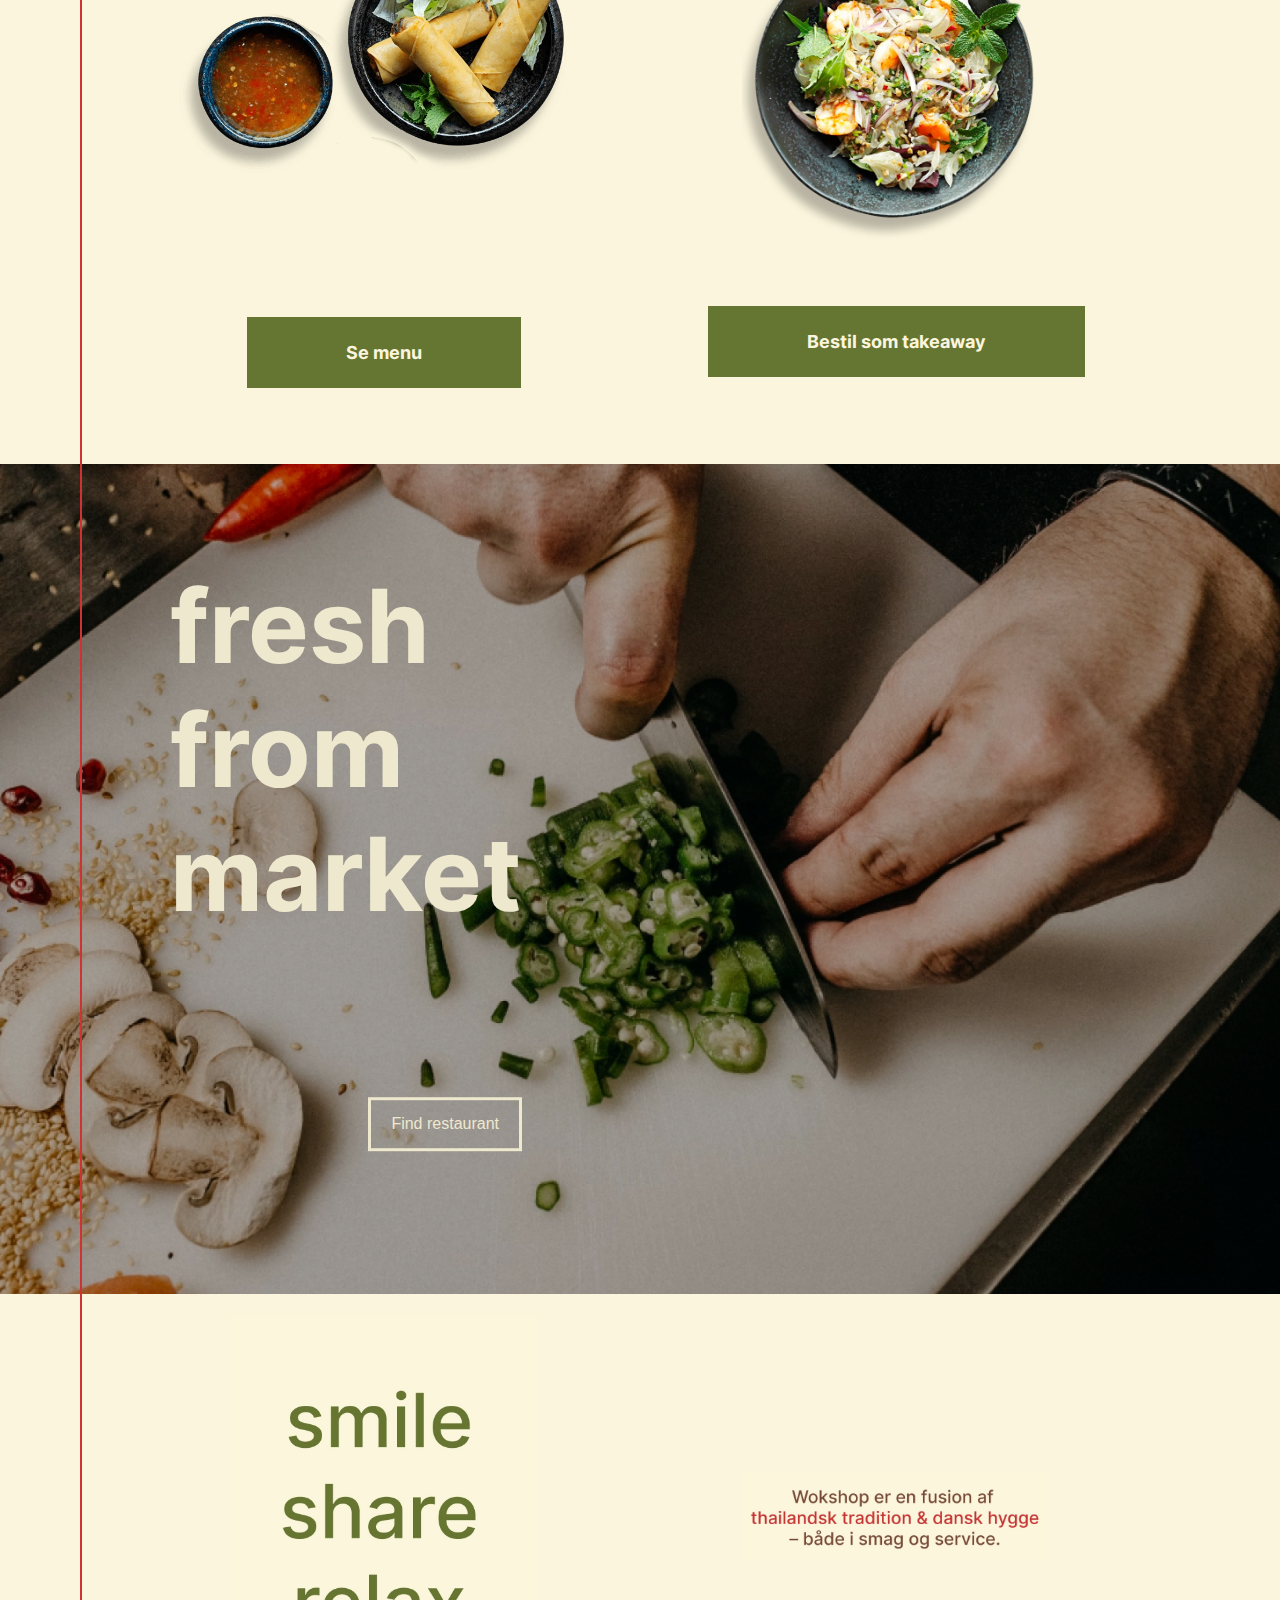
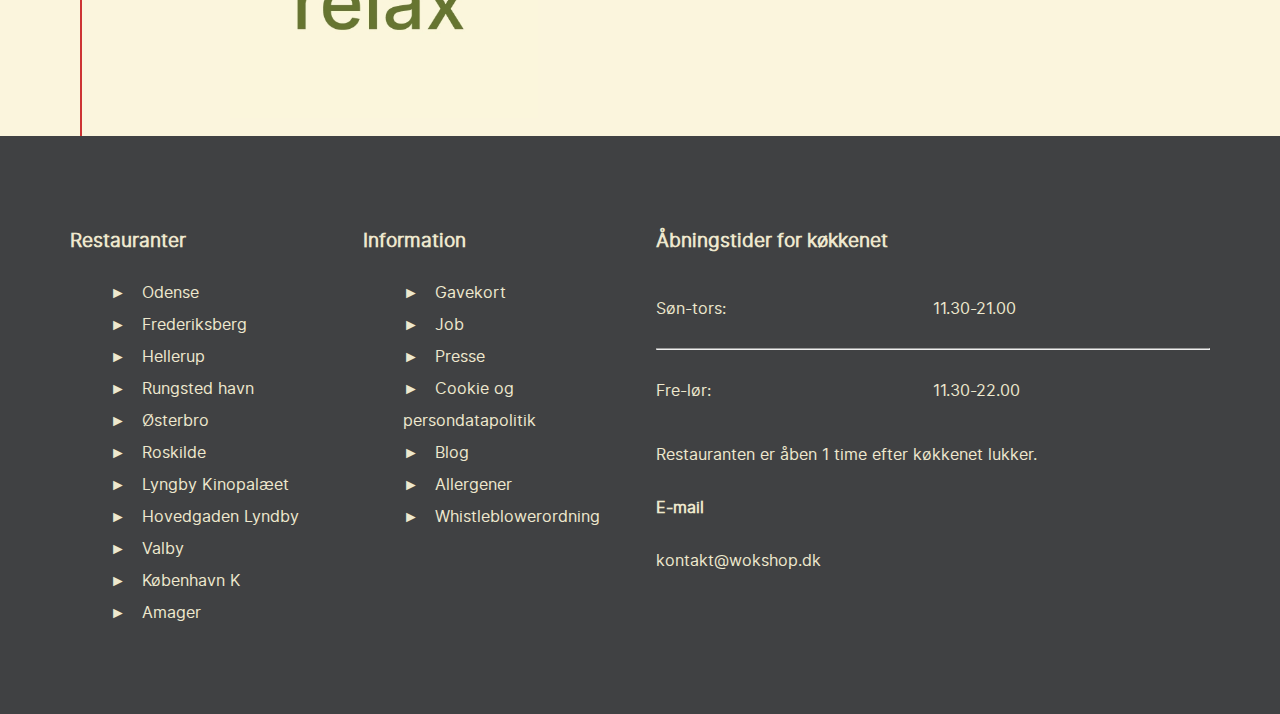
==== commit 228c5442: "login added" ====
--- a/index.html
+++ b/index.html
@@ -163,6 +163,5 @@
     </footer>
     <script src="js/separator.js"></script>
   </body>
-
-  <!-- <script src="js/login.js"></script> -->
+  <script src="js/login.js"></script>
 </html>
